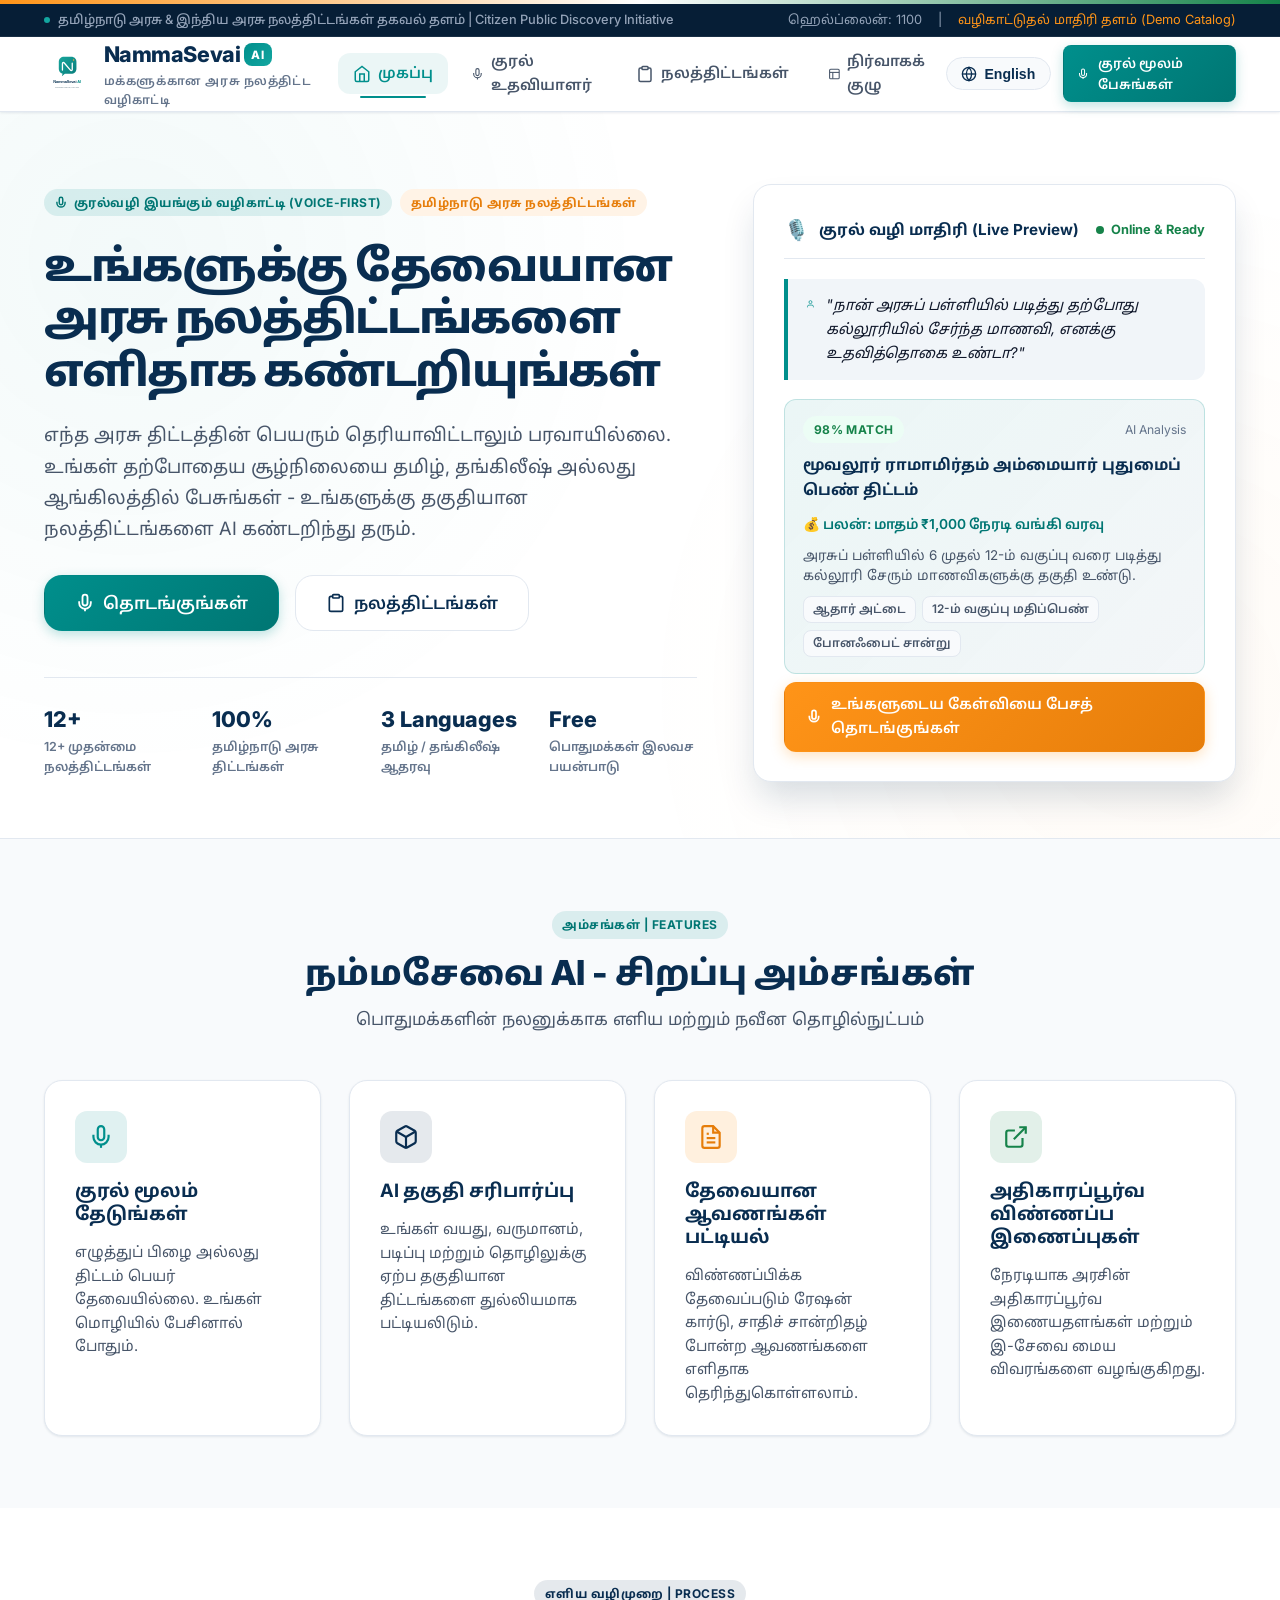
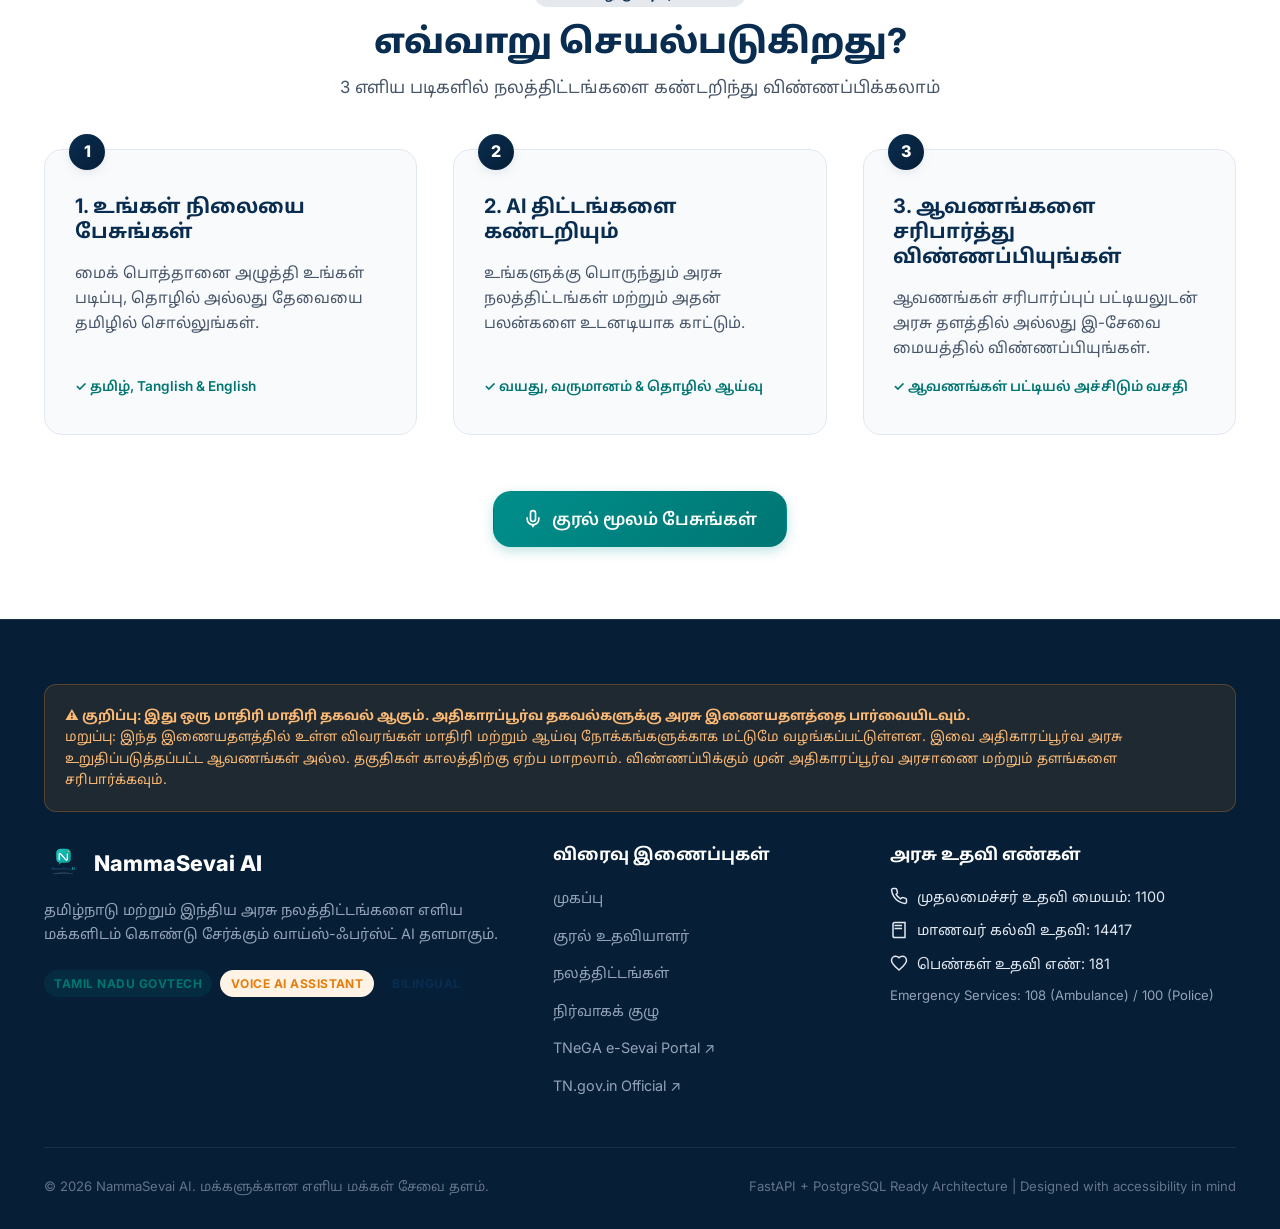
==== index.html @ 92563e33 "Initial commit: NammaSevai AI full-stack voice-first welfare scheme assistant" ====
<!DOCTYPE html>
<html lang="ta">

<head>
  <meta charset="UTF-8" />
  <meta name="viewport" content="width=device-width, initial-scale=1.0" />
  <title>NammaSevai AI | நம்மசேவை AI - அரசு நலத்திட்டங்கள் வழிகாட்டி</title>
  <meta name="description"
    content="Voice-first government welfare scheme discovery assistant for citizens of Tamil Nadu. Speak in Tamil, Tanglish or English to discover eligible schemes and required documents." />
  <link rel="icon" type="image/svg+xml" href="assets/nammasevai_minimal.svg" />

  <!-- Google Fonts: Inter & Noto Sans Tamil -->
  <link rel="preconnect" href="https://fonts.googleapis.com" />
  <link rel="preconnect" href="https://fonts.gstatic.com" crossorigin />
  <link
    href="https://fonts.googleapis.com/css2?family=Inter:wght@400;500;600;700;800&family=Noto+Sans+Tamil:wght@400;500;600;700;800&display=swap"
    rel="stylesheet" />

  <!-- Stylesheet -->
  <link rel="stylesheet" href="static/css/style.css" />
</head>

<body>
  <!-- App Mounting Root -->
  <div id="app-root" style="display: flex; flex-direction: column; min-height: 100vh;"></div>

  <!-- Main ES Module Application Entrypoint -->
  <script type="module" src="static/js/app.js"></script>
</body>

</html>
---- static/css/style.css ----
/* NammaSevai AI - GovTech SaaS Design System */
:root {
  --primary-navy: #092d50;
  --primary-navy-dark: #061e36;
  --primary-navy-light: #164d78;
  --primary-teal: #008f8c;
  --primary-teal-dark: #007673;
  --primary-teal-light: #13a6a0;
  --accent-saffron: #ff9418;
  --accent-saffron-dark: #e67d0a;
  --accent-saffron-light: #fff3e6;
  --gov-green: #16834a;
  --gov-green-light: #ecfdf5;
  --gov-red: #dc2626;
  --gov-red-light: #fef2f2;
  
  --bg-white: #ffffff;
  --bg-surface: #f8fafc;
  --bg-surface-elevated: #ffffff;
  --bg-subtle: #f1f5f9;
  
  --text-main: #0f172a;
  --text-muted: #475569;
  --text-light: #64748b;
  --border-color: #e2e8f0;
  --border-focus: #008f8c;
  
  --shadow-sm: 0 1px 3px rgba(9, 45, 80, 0.06), 0 1px 2px rgba(9, 45, 80, 0.04);
  --shadow-md: 0 4px 14px -2px rgba(9, 45, 80, 0.08), 0 2px 6px -1px rgba(9, 45, 80, 0.04);
  --shadow-lg: 0 12px 28px -4px rgba(9, 45, 80, 0.12), 0 4px 12px -2px rgba(9, 45, 80, 0.06);
  --shadow-xl: 0 20px 35px -5px rgba(9, 45, 80, 0.16);

  --radius-sm: 8px;
  --radius-md: 12px;
  --radius-lg: 18px;
  --radius-full: 9999px;
  
  --font-sans: 'Inter', -apple-system, BlinkMacSystemFont, 'Segoe UI', Roboto, 'Noto Sans Tamil', 'Mukta Malar', sans-serif;
  --transition: all 0.2s cubic-bezier(0.16, 1, 0.3, 1);
}

* {
  box-sizing: border-box;
  margin: 0;
  padding: 0;
}

body {
  font-family: var(--font-sans);
  background-color: var(--bg-white);
  color: var(--text-main);
  line-height: 1.6;
  min-height: 100vh;
  display: flex;
  flex-direction: column;
  -webkit-font-smoothing: antialiased;
}

/* Container */
.container {
  width: 100%;
  max-width: 1240px;
  margin: 0 auto;
  padding: 0 1.5rem;
}

/* Typography */
h1, h2, h3, h4, h5, h6 {
  color: var(--primary-navy);
  font-weight: 700;
  line-height: 1.25;
}

a {
  color: var(--primary-teal);
  text-decoration: none;
  transition: var(--transition);
}
a:hover {
  color: var(--primary-teal-dark);
}

/* Gov Banner */
.gov-top-bar {
  background: linear-gradient(90deg, #ff9418 0%, #ffffff 50%, #16834a 100%);
  height: 4px;
  width: 100%;
}

.official-strip {
  background-color: var(--primary-navy-dark);
  color: #94a3b8;
  font-size: 0.8rem;
  padding: 0.35rem 0;
  border-bottom: 1px solid rgba(255, 255, 255, 0.08);
}
.official-strip-content {
  display: flex;
  justify-content: space-between;
  align-items: center;
  flex-wrap: wrap;
  gap: 0.5rem;
}
.official-badge-text {
  display: flex;
  align-items: center;
  gap: 0.5rem;
  font-weight: 500;
}
.official-badge-text span.dot {
  width: 6px;
  height: 6px;
  background-color: var(--primary-teal-light);
  border-radius: 50%;
  display: inline-block;
}

/* Navbar */
.navbar {
  background-color: var(--bg-white);
  border-bottom: 1px solid var(--border-color);
  position: sticky;
  top: 0;
  z-index: 1000;
  box-shadow: var(--shadow-sm);
  transition: var(--transition);
}
.navbar-inner {
  display: flex;
  align-items: center;
  justify-content: space-between;
  height: 74px;
}
.brand-link {
  display: flex;
  align-items: center;
  gap: 0.85rem;
  text-decoration: none;
  cursor: pointer;
}
.brand-logo-img {
  height: 46px;
  width: auto;
  object-fit: contain;
}
.brand-titles {
  display: flex;
  flex-direction: column;
}
.brand-title-main {
  font-size: 1.35rem;
  font-weight: 800;
  color: var(--primary-navy);
  letter-spacing: -0.02em;
  display: flex;
  align-items: center;
  gap: 0.25rem;
}
.brand-title-main .ai-pill {
  background: linear-gradient(135deg, var(--primary-teal), var(--primary-teal-light));
  color: white;
  font-size: 0.72rem;
  font-weight: 800;
  padding: 0.15rem 0.45rem;
  border-radius: var(--radius-sm);
  letter-spacing: 0.05em;
}
.brand-subtitle {
  font-size: 0.74rem;
  color: var(--text-light);
  font-weight: 600;
  text-transform: uppercase;
  letter-spacing: 0.05em;
}

/* Nav links */
.nav-menu {
  display: flex;
  align-items: center;
  list-style: none;
  gap: 0.5rem;
}
.nav-item {
  position: relative;
}
.nav-link {
  display: flex;
  align-items: center;
  gap: 0.45rem;
  padding: 0.55rem 0.95rem;
  font-size: 0.92rem;
  font-weight: 600;
  color: var(--text-muted);
  border-radius: var(--radius-md);
  transition: var(--transition);
  cursor: pointer;
}
.nav-link:hover {
  color: var(--primary-navy);
  background-color: var(--bg-surface);
}
.nav-link.active {
  color: var(--primary-teal);
  background-color: rgba(0, 143, 140, 0.08);
}
.nav-link.active::after {
  content: '';
  position: absolute;
  bottom: -4px;
  left: 20%;
  right: 20%;
  height: 2.5px;
  background-color: var(--primary-teal);
  border-radius: 2px;
}

/* Nav Actions */
.nav-actions {
  display: flex;
  align-items: center;
  gap: 0.75rem;
}
.lang-toggle-btn {
  display: flex;
  align-items: center;
  gap: 0.45rem;
  background-color: var(--bg-surface);
  border: 1px solid var(--border-color);
  color: var(--primary-navy);
  font-size: 0.88rem;
  font-weight: 700;
  padding: 0.48rem 0.9rem;
  border-radius: var(--radius-full);
  cursor: pointer;
  transition: var(--transition);
}
.lang-toggle-btn:hover {
  border-color: var(--primary-teal);
  background-color: #ffffff;
  box-shadow: var(--shadow-sm);
}

.mobile-menu-toggle {
  display: none;
  background: none;
  border: none;
  font-size: 1.5rem;
  color: var(--primary-navy);
  cursor: pointer;
  padding: 0.4rem;
}

/* Buttons */
.btn {
  display: inline-flex;
  align-items: center;
  justify-content: center;
  gap: 0.55rem;
  font-family: inherit;
  font-size: 0.92rem;
  font-weight: 600;
  padding: 0.65rem 1.35rem;
  border-radius: var(--radius-md);
  cursor: pointer;
  transition: var(--transition);
  border: 1px solid transparent;
  text-decoration: none;
}
.btn-primary {
  background: linear-gradient(135deg, var(--primary-teal) 0%, var(--primary-teal-dark) 100%);
  color: #ffffff;
  box-shadow: 0 4px 12px rgba(0, 143, 140, 0.25);
}
.btn-primary:hover {
  background: linear-gradient(135deg, var(--primary-teal-light) 0%, var(--primary-teal) 100%);
  box-shadow: 0 6px 18px rgba(0, 143, 140, 0.35);
  transform: translateY(-1px);
  color: #ffffff;
}
.btn-navy {
  background: linear-gradient(135deg, var(--primary-navy) 0%, var(--primary-navy-dark) 100%);
  color: #ffffff;
}
.btn-navy:hover {
  background: var(--primary-navy-light);
  transform: translateY(-1px);
  color: #ffffff;
}
.btn-saffron {
  background: linear-gradient(135deg, var(--accent-saffron) 0%, var(--accent-saffron-dark) 100%);
  color: #ffffff;
  box-shadow: 0 4px 14px rgba(255, 148, 24, 0.28);
}
.btn-saffron:hover {
  background: var(--accent-saffron-dark);
  color: #ffffff;
}
.btn-outline {
  background: #ffffff;
  border-color: var(--border-color);
  color: var(--primary-navy);
}
.btn-outline:hover {
  border-color: var(--primary-teal);
  color: var(--primary-teal);
  background-color: var(--bg-surface);
}
.btn-sm {
  font-size: 0.82rem;
  padding: 0.4rem 0.85rem;
  border-radius: var(--radius-sm);
}
.btn-lg {
  font-size: 1.05rem;
  padding: 0.85rem 1.85rem;
  border-radius: var(--radius-lg);
}

/* Badges */
.badge {
  display: inline-flex;
  align-items: center;
  gap: 0.35rem;
  font-size: 0.75rem;
  font-weight: 700;
  padding: 0.25rem 0.65rem;
  border-radius: var(--radius-full);
  text-transform: uppercase;
  letter-spacing: 0.04em;
}
.badge-teal {
  background-color: rgba(0, 143, 140, 0.12);
  color: var(--primary-teal-dark);
}
.badge-navy {
  background-color: rgba(9, 45, 80, 0.1);
  color: var(--primary-navy);
}
.badge-saffron {
  background-color: var(--accent-saffron-light);
  color: var(--accent-saffron-dark);
}
.badge-green {
  background-color: var(--gov-green-light);
  color: var(--gov-green);
}
.badge-red {
  background-color: var(--gov-red-light);
  color: var(--gov-red);
}

/* Hero Section */
.hero-section {
  position: relative;
  padding: 4.5rem 0 3.5rem;
  background: radial-gradient(circle at 10% 20%, rgba(0, 143, 140, 0.05) 0%, transparent 40%),
              radial-gradient(circle at 90% 80%, rgba(255, 148, 24, 0.04) 0%, transparent 40%),
              var(--bg-white);
  overflow: hidden;
  border-bottom: 1px solid var(--border-color);
}
.hero-grid {
  display: grid;
  grid-template-columns: 1.15fr 0.85fr;
  gap: 3.5rem;
  align-items: center;
}
.hero-content {
  display: flex;
  flex-direction: column;
  gap: 1.4rem;
}
.hero-badge-wrap {
  display: flex;
  align-items: center;
  gap: 0.5rem;
}
.hero-title {
  font-size: 2.75rem;
  font-weight: 800;
  letter-spacing: -0.03em;
  line-height: 1.2;
  color: var(--primary-navy);
}
.hero-subtitle {
  font-size: 1.15rem;
  color: var(--text-muted);
  line-height: 1.7;
}
.hero-actions {
  display: flex;
  flex-wrap: wrap;
  gap: 1rem;
  margin-top: 0.5rem;
}
.hero-stats-row {
  display: grid;
  grid-template-columns: repeat(4, 1fr);
  gap: 1.25rem;
  margin-top: 1.5rem;
  padding-top: 1.5rem;
  border-top: 1px solid var(--border-color);
}
.hero-stat-card {
  display: flex;
  flex-direction: column;
}
.stat-number {
  font-size: 1.35rem;
  font-weight: 800;
  color: var(--primary-navy);
}
.stat-label {
  font-size: 0.78rem;
  color: var(--text-light);
  font-weight: 600;
}

/* Hero Interactive Voice Demo Preview Card */
.hero-preview-box {
  background: #ffffff;
  border-radius: var(--radius-lg);
  padding: 1.85rem;
  box-shadow: var(--shadow-xl);
  border: 1px solid var(--border-color);
  position: relative;
}
.preview-box-header {
  display: flex;
  align-items: center;
  justify-content: space-between;
  margin-bottom: 1.25rem;
  padding-bottom: 0.75rem;
  border-bottom: 1px solid var(--border-color);
}
.preview-status {
  display: flex;
  align-items: center;
  gap: 0.45rem;
  font-size: 0.8rem;
  color: var(--gov-green);
  font-weight: 700;
}
.pulse-indicator {
  width: 8px;
  height: 8px;
  background-color: var(--gov-green);
  border-radius: 50%;
  animation: pulseGreen 2s infinite;
}
@keyframes pulseGreen {
  0% { transform: scale(0.95); box-shadow: 0 0 0 0 rgba(22, 131, 74, 0.7); }
  70% { transform: scale(1); box-shadow: 0 0 0 8px rgba(22, 131, 74, 0); }
  100% { transform: scale(0.95); box-shadow: 0 0 0 0 rgba(22, 131, 74, 0); }
}

.preview-speech-demo {
  display: flex;
  flex-direction: column;
  gap: 1.15rem;
}
.speech-bubble-user {
  background-color: #f1f5f9;
  border-left: 4px solid var(--primary-teal);
  padding: 0.95rem 1.15rem;
  border-radius: 0 var(--radius-md) var(--radius-md) 0;
  font-size: 0.92rem;
  color: var(--text-main);
  font-style: italic;
  display: flex;
  align-items: flex-start;
  gap: 0.65rem;
}
.speech-bubble-ai {
  background: linear-gradient(135deg, rgba(0, 143, 140, 0.08) 0%, rgba(22, 77, 120, 0.05) 100%);
  border: 1px solid rgba(0, 143, 140, 0.2);
  border-radius: var(--radius-md);
  padding: 1rem 1.15rem;
  display: flex;
  flex-direction: column;
  gap: 0.65rem;
}
.ai-match-header {
  display: flex;
  align-items: center;
  justify-content: space-between;
}
.ai-scheme-name {
  font-weight: 700;
  color: var(--primary-navy);
  font-size: 0.96rem;
}
.ai-scheme-benefit {
  font-size: 0.86rem;
  color: var(--primary-teal-dark);
  font-weight: 600;
}
.preview-mic-cta {
  display: flex;
  align-items: center;
  justify-content: center;
  margin-top: 0.5rem;
}

/* Feature Cards Grid */
.features-section {
  padding: 4.5rem 0;
  background-color: var(--bg-surface);
}
.section-header {
  text-align: center;
  max-width: 720px;
  margin: 0 auto 3rem;
}
.section-title {
  font-size: 2.15rem;
  font-weight: 800;
  margin-bottom: 0.75rem;
  color: var(--primary-navy);
}
.section-subtitle {
  font-size: 1.05rem;
  color: var(--text-muted);
}
.features-grid {
  display: grid;
  grid-template-columns: repeat(4, 1fr);
  gap: 1.75rem;
}
.feature-card {
  background-color: var(--bg-white);
  border: 1px solid var(--border-color);
  border-radius: var(--radius-lg);
  padding: 1.85rem;
  box-shadow: var(--shadow-sm);
  transition: var(--transition);
  display: flex;
  flex-direction: column;
  gap: 1rem;
}
.feature-card:hover {
  transform: translateY(-4px);
  box-shadow: var(--shadow-lg);
  border-color: var(--primary-teal-light);
}
.feature-icon-wrapper {
  width: 52px;
  height: 52px;
  border-radius: var(--radius-md);
  background: rgba(0, 143, 140, 0.1);
  color: var(--primary-teal);
  display: flex;
  align-items: center;
  justify-content: center;
  font-size: 1.5rem;
}
.feature-title {
  font-size: 1.15rem;
  font-weight: 700;
  color: var(--primary-navy);
}
.feature-desc {
  font-size: 0.92rem;
  color: var(--text-muted);
  line-height: 1.6;
}

/* How It Works Steps */
.how-it-works-section {
  padding: 4.5rem 0;
  background-color: var(--bg-white);
}
.steps-grid {
  display: grid;
  grid-template-columns: repeat(3, 1fr);
  gap: 2.25rem;
  position: relative;
}
.step-card {
  background-color: var(--bg-surface);
  border: 1px solid var(--border-color);
  border-radius: var(--radius-lg);
  padding: 2.25rem 1.85rem;
  position: relative;
  display: flex;
  flex-direction: column;
  gap: 1rem;
}
.step-number {
  position: absolute;
  top: -16px;
  left: 24px;
  background: linear-gradient(135deg, var(--primary-navy), var(--primary-navy-dark));
  color: white;
  width: 36px;
  height: 36px;
  border-radius: 50%;
  display: flex;
  align-items: center;
  justify-content: center;
  font-weight: 800;
  font-size: 1rem;
  box-shadow: var(--shadow-md);
}
.step-title {
  font-size: 1.25rem;
  font-weight: 700;
  color: var(--primary-navy);
  margin-top: 0.5rem;
}
.step-desc {
  font-size: 0.95rem;
  color: var(--text-muted);
  line-height: 1.65;
}

/* AI Assistant Page Styles */
.assistant-page-container {
  padding: 2.5rem 0 4rem;
  max-width: 960px;
  margin: 0 auto;
}
.assistant-header {
  text-align: center;
  margin-bottom: 2rem;
}
.assistant-lang-selector {
  display: flex;
  align-items: center;
  justify-content: center;
  gap: 0.75rem;
  margin-top: 1rem;
  flex-wrap: wrap;
}
.lang-chip {
  padding: 0.45rem 1.15rem;
  border-radius: var(--radius-full);
  font-size: 0.88rem;
  font-weight: 600;
  background-color: var(--bg-surface);
  border: 1px solid var(--border-color);
  color: var(--text-muted);
  cursor: pointer;
  transition: var(--transition);
}
.lang-chip.active {
  background-color: var(--primary-teal);
  color: #ffffff;
  border-color: var(--primary-teal);
  box-shadow: 0 2px 8px rgba(0, 143, 140, 0.25);
}

/* Microphone Interface */
.mic-control-center {
  background: linear-gradient(180deg, #ffffff 0%, var(--bg-surface) 100%);
  border: 1px solid var(--border-color);
  border-radius: var(--radius-lg);
  padding: 2.5rem 2rem;
  text-align: center;
  box-shadow: var(--shadow-lg);
  margin-bottom: 2rem;
  position: relative;
}
.large-mic-btn {
  width: 96px;
  height: 96px;
  border-radius: 50%;
  border: none;
  background: linear-gradient(135deg, var(--primary-teal) 0%, var(--primary-teal-dark) 100%);
  color: white;
  cursor: pointer;
  display: inline-flex;
  align-items: center;
  justify-content: center;
  font-size: 2.4rem;
  box-shadow: 0 10px 25px rgba(0, 143, 140, 0.35);
  transition: var(--transition);
  position: relative;
}
.large-mic-btn:hover {
  transform: scale(1.06);
  background: linear-gradient(135deg, var(--primary-teal-light) 0%, var(--primary-teal) 100%);
  box-shadow: 0 14px 30px rgba(0, 143, 140, 0.45);
}
.large-mic-btn.listening {
  background: linear-gradient(135deg, var(--accent-saffron) 0%, #ea580c 100%);
  animation: micListeningGlow 1.5s infinite;
  box-shadow: 0 0 0 14px rgba(255, 148, 24, 0.2);
}
@keyframes micListeningGlow {
  0% { transform: scale(1); box-shadow: 0 0 0 0 rgba(255, 148, 24, 0.5); }
  70% { transform: scale(1.08); box-shadow: 0 0 0 20px rgba(255, 148, 24, 0); }
  100% { transform: scale(1); box-shadow: 0 0 0 0 rgba(255, 148, 24, 0); }
}

.mic-status-label {
  margin-top: 1.25rem;
  font-size: 1.05rem;
  font-weight: 700;
  color: var(--primary-navy);
}
.waveform-container {
  display: flex;
  align-items: center;
  justify-content: center;
  gap: 5px;
  height: 36px;
  margin-top: 0.85rem;
}
.wave-bar {
  width: 4px;
  height: 8px;
  background-color: var(--accent-saffron);
  border-radius: 2px;
  transition: height 0.15s ease;
}
.waveform-container.active .wave-bar {
  animation: soundwave 1s ease-in-out infinite alternate;
}
.wave-bar:nth-child(1) { animation-delay: 0.1s; }
.wave-bar:nth-child(2) { animation-delay: 0.3s; }
.wave-bar:nth-child(3) { animation-delay: 0.5s; }
.wave-bar:nth-child(4) { animation-delay: 0.2s; }
.wave-bar:nth-child(5) { animation-delay: 0.4s; }
.wave-bar:nth-child(6) { animation-delay: 0.6s; }
.wave-bar:nth-child(7) { animation-delay: 0.3s; }

@keyframes soundwave {
  0% { height: 6px; }
  100% { height: 32px; }
}

/* Assistant Input Bar */
.assistant-input-box {
  display: flex;
  flex-direction: column;
  gap: 1rem;
  margin-top: 1.75rem;
}
.input-textarea-wrap {
  position: relative;
  width: 100%;
}
.citizen-textarea {
  width: 100%;
  min-height: 88px;
  padding: 1rem 1.25rem;
  font-family: inherit;
  font-size: 1rem;
  border: 2px solid var(--border-color);
  border-radius: var(--radius-md);
  background-color: #ffffff;
  color: var(--text-main);
  resize: vertical;
  transition: var(--transition);
}
.citizen-textarea:focus {
  outline: none;
  border-color: var(--primary-teal);
  box-shadow: 0 0 0 4px rgba(0, 143, 140, 0.12);
}
.input-controls-row {
  display: flex;
  justify-content: space-between;
  align-items: center;
  flex-wrap: wrap;
  gap: 0.75rem;
}
.input-controls-actions {
  display: flex;
  gap: 0.75rem;
}

/* Example Prompts */
.example-prompts-box {
  margin-top: 1.75rem;
  background-color: var(--bg-surface);
  border: 1px solid var(--border-color);
  border-radius: var(--radius-md);
  padding: 1.25rem;
}
.example-prompts-title {
  font-size: 0.88rem;
  font-weight: 700;
  color: var(--primary-navy);
  margin-bottom: 0.75rem;
  display: flex;
  align-items: center;
  gap: 0.45rem;
}
.prompt-chips-wrap {
  display: flex;
  flex-wrap: wrap;
  gap: 0.6rem;
}
.prompt-chip {
  background-color: #ffffff;
  border: 1px solid var(--border-color);
  color: var(--text-main);
  font-size: 0.84rem;
  padding: 0.5rem 0.95rem;
  border-radius: var(--radius-full);
  cursor: pointer;
  transition: var(--transition);
  text-align: left;
}
.prompt-chip:hover {
  border-color: var(--primary-teal);
  background-color: rgba(0, 143, 140, 0.05);
  color: var(--primary-teal-dark);
}

/* Chat & Results Display */
.chat-conversation-area {
  display: flex;
  flex-direction: column;
  gap: 1.5rem;
  margin-top: 2rem;
}
.chat-message {
  display: flex;
  gap: 1rem;
  animation: fadeIn 0.3s ease;
}
@keyframes fadeIn {
  from { opacity: 0; transform: translateY(6px); }
  to { opacity: 1; transform: translateY(0); }
}
.chat-avatar {
  width: 42px;
  height: 42px;
  border-radius: 50%;
  display: flex;
  align-items: center;
  justify-content: center;
  font-size: 1.2rem;
  flex-shrink: 0;
}
.chat-avatar.user {
  background-color: var(--primary-navy);
  color: white;
}
.chat-avatar.ai {
  background: linear-gradient(135deg, var(--primary-teal), var(--primary-teal-dark));
  color: white;
}
.chat-body {
  flex: 1;
  background-color: #ffffff;
  border: 1px solid var(--border-color);
  border-radius: var(--radius-md);
  padding: 1.25rem 1.5rem;
  box-shadow: var(--shadow-sm);
}
.chat-body.user-bubble {
  background-color: #f8fafc;
  border-left: 4px solid var(--primary-navy);
}
.chat-body.ai-bubble {
  border-left: 4px solid var(--primary-teal);
}
.chat-header {
  display: flex;
  justify-content: space-between;
  align-items: center;
  margin-bottom: 0.5rem;
}
.chat-sender-name {
  font-weight: 700;
  font-size: 0.9rem;
  color: var(--primary-navy);
}
.chat-time {
  font-size: 0.75rem;
  color: var(--text-light);
}
.chat-text {
  font-size: 0.98rem;
  color: var(--text-main);
  line-height: 1.6;
}
.ai-actions-row {
  display: flex;
  align-items: center;
  justify-content: space-between;
  margin-top: 1rem;
  padding-top: 0.75rem;
  border-top: 1px solid var(--border-color);
  flex-wrap: wrap;
  gap: 0.5rem;
}

/* Chat Matched Scheme Preview Cards */
.matched-schemes-preview-list {
  display: flex;
  flex-direction: column;
  gap: 0.85rem;
  margin-top: 1rem;
}
.matched-preview-card {
  background-color: var(--bg-surface);
  border: 1px solid var(--border-color);
  border-radius: var(--radius-md);
  padding: 1rem 1.25rem;
  display: flex;
  justify-content: space-between;
  align-items: center;
  gap: 1rem;
  transition: var(--transition);
}
.matched-preview-card:hover {
  border-color: var(--primary-teal);
  background-color: #ffffff;
  box-shadow: var(--shadow-sm);
}
.matched-preview-info {
  display: flex;
  flex-direction: column;
  gap: 0.25rem;
}
.matched-preview-title {
  font-weight: 700;
  color: var(--primary-navy);
  font-size: 0.96rem;
}
.matched-preview-benefit {
  font-size: 0.85rem;
  color: var(--primary-teal-dark);
  font-weight: 600;
}

/* Schemes Catalog & Results Page */
.results-page-container {
  padding: 2.5rem 0 4rem;
}
.results-header-banner {
  background: linear-gradient(135deg, var(--primary-navy) 0%, var(--primary-navy-dark) 100%);
  color: white;
  border-radius: var(--radius-lg);
  padding: 2.5rem;
  margin-bottom: 2rem;
  box-shadow: var(--shadow-md);
  position: relative;
  overflow: hidden;
}
.results-header-banner h1 {
  color: white;
  margin-bottom: 0.5rem;
}
.results-header-banner p {
  color: #cbd5e1;
  font-size: 1.05rem;
  max-width: 750px;
}

/* Filters & Search Toolbar */
.filter-toolbar {
  background-color: #ffffff;
  border: 1px solid var(--border-color);
  border-radius: var(--radius-lg);
  padding: 1.35rem;
  box-shadow: var(--shadow-sm);
  margin-bottom: 2rem;
  display: flex;
  flex-direction: column;
  gap: 1.25rem;
}
.filter-search-row {
  display: flex;
  gap: 1rem;
  align-items: center;
}
.search-input-wrap {
  flex: 1;
  position: relative;
}
.search-input {
  width: 100%;
  padding: 0.75rem 1rem 0.75rem 2.75rem;
  font-size: 0.95rem;
  border: 1.5px solid var(--border-color);
  border-radius: var(--radius-md);
  font-family: inherit;
  transition: var(--transition);
}
.search-input:focus {
  outline: none;
  border-color: var(--primary-teal);
  box-shadow: 0 0 0 3px rgba(0, 143, 140, 0.12);
}
.search-icon-inside {
  position: absolute;
  left: 1rem;
  top: 50%;
  transform: translateY(-50%);
  color: var(--text-light);
  font-size: 1.1rem;
}
.filter-category-pills {
  display: flex;
  flex-wrap: wrap;
  gap: 0.55rem;
  align-items: center;
}
.category-pill {
  padding: 0.45rem 1rem;
  border-radius: var(--radius-full);
  font-size: 0.84rem;
  font-weight: 600;
  background-color: var(--bg-surface);
  border: 1px solid var(--border-color);
  color: var(--text-muted);
  cursor: pointer;
  transition: var(--transition);
}
.category-pill:hover {
  border-color: var(--primary-teal);
  color: var(--primary-teal-dark);
}
.category-pill.active {
  background-color: var(--primary-teal);
  color: #ffffff;
  border-color: var(--primary-teal);
}

/* Scheme Cards Grid */
.schemes-grid {
  display: grid;
  grid-template-columns: repeat(auto-fill, minmax(360px, 1fr));
  gap: 1.75rem;
}
.scheme-card {
  background-color: #ffffff;
  border: 1px solid var(--border-color);
  border-radius: var(--radius-lg);
  padding: 1.75rem;
  box-shadow: var(--shadow-sm);
  transition: var(--transition);
  display: flex;
  flex-direction: column;
  justify-content: space-between;
  gap: 1.25rem;
  position: relative;
}
.scheme-card:hover {
  transform: translateY(-4px);
  box-shadow: var(--shadow-lg);
  border-color: var(--primary-teal-light);
}
.scheme-card-top {
  display: flex;
  flex-direction: column;
  gap: 0.85rem;
}
.scheme-card-tags {
  display: flex;
  justify-content: space-between;
  align-items: center;
  flex-wrap: wrap;
  gap: 0.5rem;
}
.scheme-card-title {
  font-size: 1.2rem;
  font-weight: 700;
  color: var(--primary-navy);
  line-height: 1.35;
}
.scheme-dept-label {
  font-size: 0.82rem;
  color: var(--text-light);
  font-weight: 500;
}
.scheme-benefit-badge-box {
  background: linear-gradient(135deg, rgba(0, 143, 140, 0.08) 0%, rgba(22, 77, 120, 0.04) 100%);
  border-left: 3px solid var(--primary-teal);
  padding: 0.75rem 1rem;
  border-radius: 0 var(--radius-sm) var(--radius-sm) 0;
}
.benefit-amount-text {
  font-weight: 800;
  color: var(--primary-navy);
  font-size: 1.05rem;
}
.benefit-summary-text {
  font-size: 0.82rem;
  color: var(--text-muted);
}
.scheme-match-reason-box {
  background-color: var(--accent-saffron-light);
  border: 1px solid rgba(255, 148, 24, 0.3);
  border-radius: var(--radius-sm);
  padding: 0.75rem 0.95rem;
  font-size: 0.82rem;
  color: #9a3412;
  line-height: 1.45;
}
.scheme-docs-preview-row {
  display: flex;
  flex-wrap: wrap;
  gap: 0.4rem;
  margin-top: 0.25rem;
}
.doc-pill {
  background-color: var(--bg-surface);
  border: 1px solid var(--border-color);
  font-size: 0.74rem;
  font-weight: 600;
  padding: 0.2rem 0.55rem;
  border-radius: var(--radius-sm);
  color: var(--text-muted);
}
.scheme-card-actions {
  display: flex;
  align-items: center;
  justify-content: space-between;
  gap: 0.75rem;
  padding-top: 1rem;
  border-top: 1px solid var(--border-color);
}

/* Scheme Details Page */
.details-page-container {
  padding: 2rem 0 4rem;
  max-width: 1040px;
  margin: 0 auto;
}
.details-back-btn {
  margin-bottom: 1.5rem;
  display: inline-flex;
  align-items: center;
  gap: 0.5rem;
  color: var(--primary-teal-dark);
  font-weight: 600;
  cursor: pointer;
}
.details-header-card {
  background-color: #ffffff;
  border: 1px solid var(--border-color);
  border-radius: var(--radius-lg);
  padding: 2.25rem;
  box-shadow: var(--shadow-md);
  margin-bottom: 2rem;
  display: flex;
  flex-direction: column;
  gap: 1.25rem;
}
.details-badge-row {
  display: flex;
  align-items: center;
  gap: 0.65rem;
  flex-wrap: wrap;
}
.details-title-en {
  font-size: 1.85rem;
  font-weight: 800;
  color: var(--primary-navy);
  line-height: 1.25;
}
.details-title-ta {
  font-size: 1.45rem;
  font-weight: 700;
  color: var(--primary-teal-dark);
  margin-top: -0.25rem;
}
.details-dept-text {
  font-size: 0.95rem;
  color: var(--text-muted);
  font-weight: 500;
}
.details-benefit-banner {
  background: linear-gradient(135deg, rgba(0, 143, 140, 0.1) 0%, rgba(9, 45, 80, 0.05) 100%);
  border: 1.5px solid rgba(0, 143, 140, 0.25);
  border-radius: var(--radius-md);
  padding: 1.25rem 1.5rem;
  display: flex;
  justify-content: space-between;
  align-items: center;
  flex-wrap: wrap;
  gap: 1rem;
}
.details-grid {
  display: grid;
  grid-template-columns: 1.75fr 1fr;
  gap: 2rem;
}
.details-main-content {
  display: flex;
  flex-direction: column;
  gap: 2rem;
}
.details-side-content {
  display: flex;
  flex-direction: column;
  gap: 1.5rem;
}
.content-card {
  background-color: #ffffff;
  border: 1px solid var(--border-color);
  border-radius: var(--radius-lg);
  padding: 1.85rem;
  box-shadow: var(--shadow-sm);
}
.content-card-title {
  font-size: 1.25rem;
  font-weight: 700;
  color: var(--primary-navy);
  margin-bottom: 1.15rem;
  display: flex;
  align-items: center;
  gap: 0.55rem;
}

/* Interactive Checklist */
.checklist-group {
  display: flex;
  flex-direction: column;
  gap: 0.85rem;
}
.checklist-item {
  display: flex;
  align-items: flex-start;
  gap: 0.85rem;
  padding: 0.75rem 1rem;
  background-color: var(--bg-surface);
  border: 1px solid var(--border-color);
  border-radius: var(--radius-md);
  transition: var(--transition);
  cursor: pointer;
}
.checklist-item:hover {
  background-color: #ffffff;
  border-color: var(--primary-teal);
}
.checklist-item.checked {
  background-color: rgba(22, 131, 74, 0.06);
  border-color: rgba(22, 131, 74, 0.3);
}
.checklist-checkbox {
  width: 20px;
  height: 20px;
  accent-color: var(--primary-teal);
  margin-top: 2px;
  cursor: pointer;
}
.checklist-text {
  font-size: 0.92rem;
  color: var(--text-main);
  line-height: 1.5;
}
.checklist-item.checked .checklist-text {
  color: var(--gov-green);
  font-weight: 500;
}

/* Steps Breakdown */
.procedure-steps {
  display: flex;
  flex-direction: column;
  gap: 1.25rem;
}
.procedure-mode-box {
  background-color: var(--bg-surface);
  border-radius: var(--radius-md);
  padding: 1.25rem;
  border-left: 3px solid var(--primary-teal);
}
.procedure-mode-title {
  font-weight: 700;
  color: var(--primary-navy);
  font-size: 0.98rem;
  margin-bottom: 0.45rem;
}
.procedure-mode-text {
  font-size: 0.92rem;
  color: var(--text-muted);
}

/* Admin Dashboard */
.admin-container {
  padding: 2.5rem 0 4rem;
}
.admin-stats-grid {
  display: grid;
  grid-template-columns: repeat(4, 1fr);
  gap: 1.5rem;
  margin-bottom: 2rem;
}
.admin-stat-card {
  background-color: #ffffff;
  border: 1px solid var(--border-color);
  border-radius: var(--radius-lg);
  padding: 1.5rem;
  box-shadow: var(--shadow-sm);
  display: flex;
  justify-content: space-between;
  align-items: center;
}
.admin-stat-num {
  font-size: 1.85rem;
  font-weight: 800;
  color: var(--primary-navy);
}
.admin-stat-title {
  font-size: 0.85rem;
  color: var(--text-light);
  font-weight: 600;
}
.admin-stat-icon {
  width: 48px;
  height: 48px;
  border-radius: var(--radius-md);
  background-color: rgba(0, 143, 140, 0.1);
  color: var(--primary-teal);
  display: flex;
  align-items: center;
  justify-content: center;
  font-size: 1.35rem;
}

.admin-table-card {
  background-color: #ffffff;
  border: 1px solid var(--border-color);
  border-radius: var(--radius-lg);
  padding: 1.75rem;
  box-shadow: var(--shadow-md);
}
.admin-table-toolbar {
  display: flex;
  justify-content: space-between;
  align-items: center;
  margin-bottom: 1.5rem;
  flex-wrap: wrap;
  gap: 1rem;
}
.admin-table-responsive {
  width: 100%;
  overflow-x: auto;
}
.admin-table {
  width: 100%;
  border-collapse: collapse;
  text-align: left;
}
.admin-table th {
  background-color: var(--bg-surface);
  color: var(--text-muted);
  font-size: 0.82rem;
  font-weight: 700;
  text-transform: uppercase;
  letter-spacing: 0.05em;
  padding: 0.95rem 1rem;
  border-bottom: 1.5px solid var(--border-color);
}
.admin-table td {
  padding: 1rem;
  border-bottom: 1px solid var(--border-color);
  font-size: 0.9rem;
  color: var(--text-main);
  vertical-align: middle;
}
.admin-table tr:hover td {
  background-color: #f8fafc;
}
.table-actions-cell {
  display: flex;
  gap: 0.45rem;
  align-items: center;
}

/* Modal Form */
.modal-overlay {
  position: fixed;
  inset: 0;
  background-color: rgba(15, 23, 42, 0.6);
  backdrop-filter: blur(4px);
  z-index: 2000;
  display: flex;
  align-items: center;
  justify-content: center;
  padding: 1.5rem;
  opacity: 0;
  pointer-events: none;
  transition: opacity 0.25s ease;
}
.modal-overlay.open {
  opacity: 1;
  pointer-events: auto;
}
.modal-box {
  background-color: #ffffff;
  border-radius: var(--radius-lg);
  width: 100%;
  max-width: 720px;
  max-height: 90vh;
  overflow-y: auto;
  box-shadow: var(--shadow-xl);
  display: flex;
  flex-direction: column;
}
.modal-header {
  padding: 1.5rem 1.75rem;
  border-bottom: 1px solid var(--border-color);
  display: flex;
  justify-content: space-between;
  align-items: center;
}
.modal-title {
  font-size: 1.35rem;
  font-weight: 700;
  color: var(--primary-navy);
}
.modal-close-btn {
  background: none;
  border: none;
  font-size: 1.5rem;
  cursor: pointer;
  color: var(--text-light);
  line-height: 1;
}
.modal-body {
  padding: 1.75rem;
  display: flex;
  flex-direction: column;
  gap: 1.25rem;
}
.form-group {
  display: flex;
  flex-direction: column;
  gap: 0.45rem;
}
.form-label {
  font-size: 0.88rem;
  font-weight: 600;
  color: var(--primary-navy);
}
.form-input, .form-select, .form-textarea {
  width: 100%;
  padding: 0.65rem 0.95rem;
  font-family: inherit;
  font-size: 0.92rem;
  border: 1.5px solid var(--border-color);
  border-radius: var(--radius-sm);
  background-color: #ffffff;
  transition: var(--transition);
}
.form-input:focus, .form-select:focus, .form-textarea:focus {
  outline: none;
  border-color: var(--primary-teal);
  box-shadow: 0 0 0 3px rgba(0, 143, 140, 0.12);
}
.modal-footer {
  padding: 1.25rem 1.75rem;
  border-top: 1px solid var(--border-color);
  display: flex;
  justify-content: flex-end;
  gap: 0.75rem;
  background-color: var(--bg-surface);
}

/* Footer */
.footer {
  background-color: var(--primary-navy-dark);
  color: #cbd5e1;
  padding: 4rem 0 2rem;
  margin-top: auto;
  border-top: 1px solid rgba(255, 255, 255, 0.08);
}
.footer-grid {
  display: grid;
  grid-template-columns: 1.6fr 1fr 1.2fr;
  gap: 3rem;
  margin-bottom: 3rem;
}
.footer-brand {
  display: flex;
  flex-direction: column;
  gap: 1rem;
}
.footer-brand-title {
  font-size: 1.35rem;
  font-weight: 800;
  color: #ffffff;
}
.footer-text {
  font-size: 0.9rem;
  line-height: 1.65;
  color: #94a3b8;
}
.footer-col-title {
  color: #ffffff;
  font-size: 1.05rem;
  font-weight: 700;
  margin-bottom: 1.25rem;
}
.footer-links-list {
  list-style: none;
  display: flex;
  flex-direction: column;
  gap: 0.75rem;
}
.footer-links-list a {
  color: #94a3b8;
  font-size: 0.9rem;
}
.footer-links-list a:hover {
  color: var(--primary-teal-light);
}
.helpline-item {
  display: flex;
  align-items: center;
  gap: 0.55rem;
  font-size: 0.9rem;
  color: #e2e8f0;
  margin-bottom: 0.65rem;
}
.disclaimer-banner {
  background-color: rgba(255, 148, 24, 0.1);
  border: 1px solid rgba(255, 148, 24, 0.25);
  border-radius: var(--radius-md);
  padding: 1.25rem;
  font-size: 0.84rem;
  color: #fdba74;
  line-height: 1.6;
  margin-bottom: 2rem;
}
.footer-bottom {
  display: flex;
  justify-content: space-between;
  align-items: center;
  flex-wrap: wrap;
  gap: 1rem;
  padding-top: 1.75rem;
  border-top: 1px solid rgba(255, 255, 255, 0.08);
  font-size: 0.82rem;
  color: #64748b;
}

/* Print Styles */
@media print {
  .navbar, .footer, .btn, .filter-toolbar, .search-input-wrap, .official-strip, .gov-top-bar {
    display: none !important;
  }
  body {
    background: white !important;
    color: black !important;
  }
  .content-card {
    border: 1px solid #ccc !important;
    box-shadow: none !important;
    page-break-inside: avoid;
  }
}

/* Responsive Breakpoints */
@media (max-width: 992px) {
  .hero-grid {
    grid-template-columns: 1fr;
    gap: 2.5rem;
  }
  .hero-title {
    font-size: 2.25rem;
  }
  .features-grid {
    grid-template-columns: repeat(2, 1fr);
  }
  .steps-grid {
    grid-template-columns: 1fr;
  }
  .details-grid {
    grid-template-columns: 1fr;
  }
  .admin-stats-grid {
    grid-template-columns: repeat(2, 1fr);
  }
  .footer-grid {
    grid-template-columns: 1fr;
    gap: 2rem;
  }
}

@media (max-width: 768px) {
  .mobile-menu-toggle {
    display: block;
  }
  .nav-menu {
    display: none;
    position: absolute;
    top: 74px;
    left: 0;
    right: 0;
    background-color: #ffffff;
    flex-direction: column;
    padding: 1.25rem;
    box-shadow: var(--shadow-lg);
    border-bottom: 1px solid var(--border-color);
  }
  .nav-menu.open {
    display: flex;
  }
  .hero-stats-row {
    grid-template-columns: repeat(2, 1fr);
  }
  .features-grid {
    grid-template-columns: 1fr;
  }
  .admin-stats-grid {
    grid-template-columns: 1fr;
  }
  .schemes-grid {
    grid-template-columns: 1fr;
  }
}
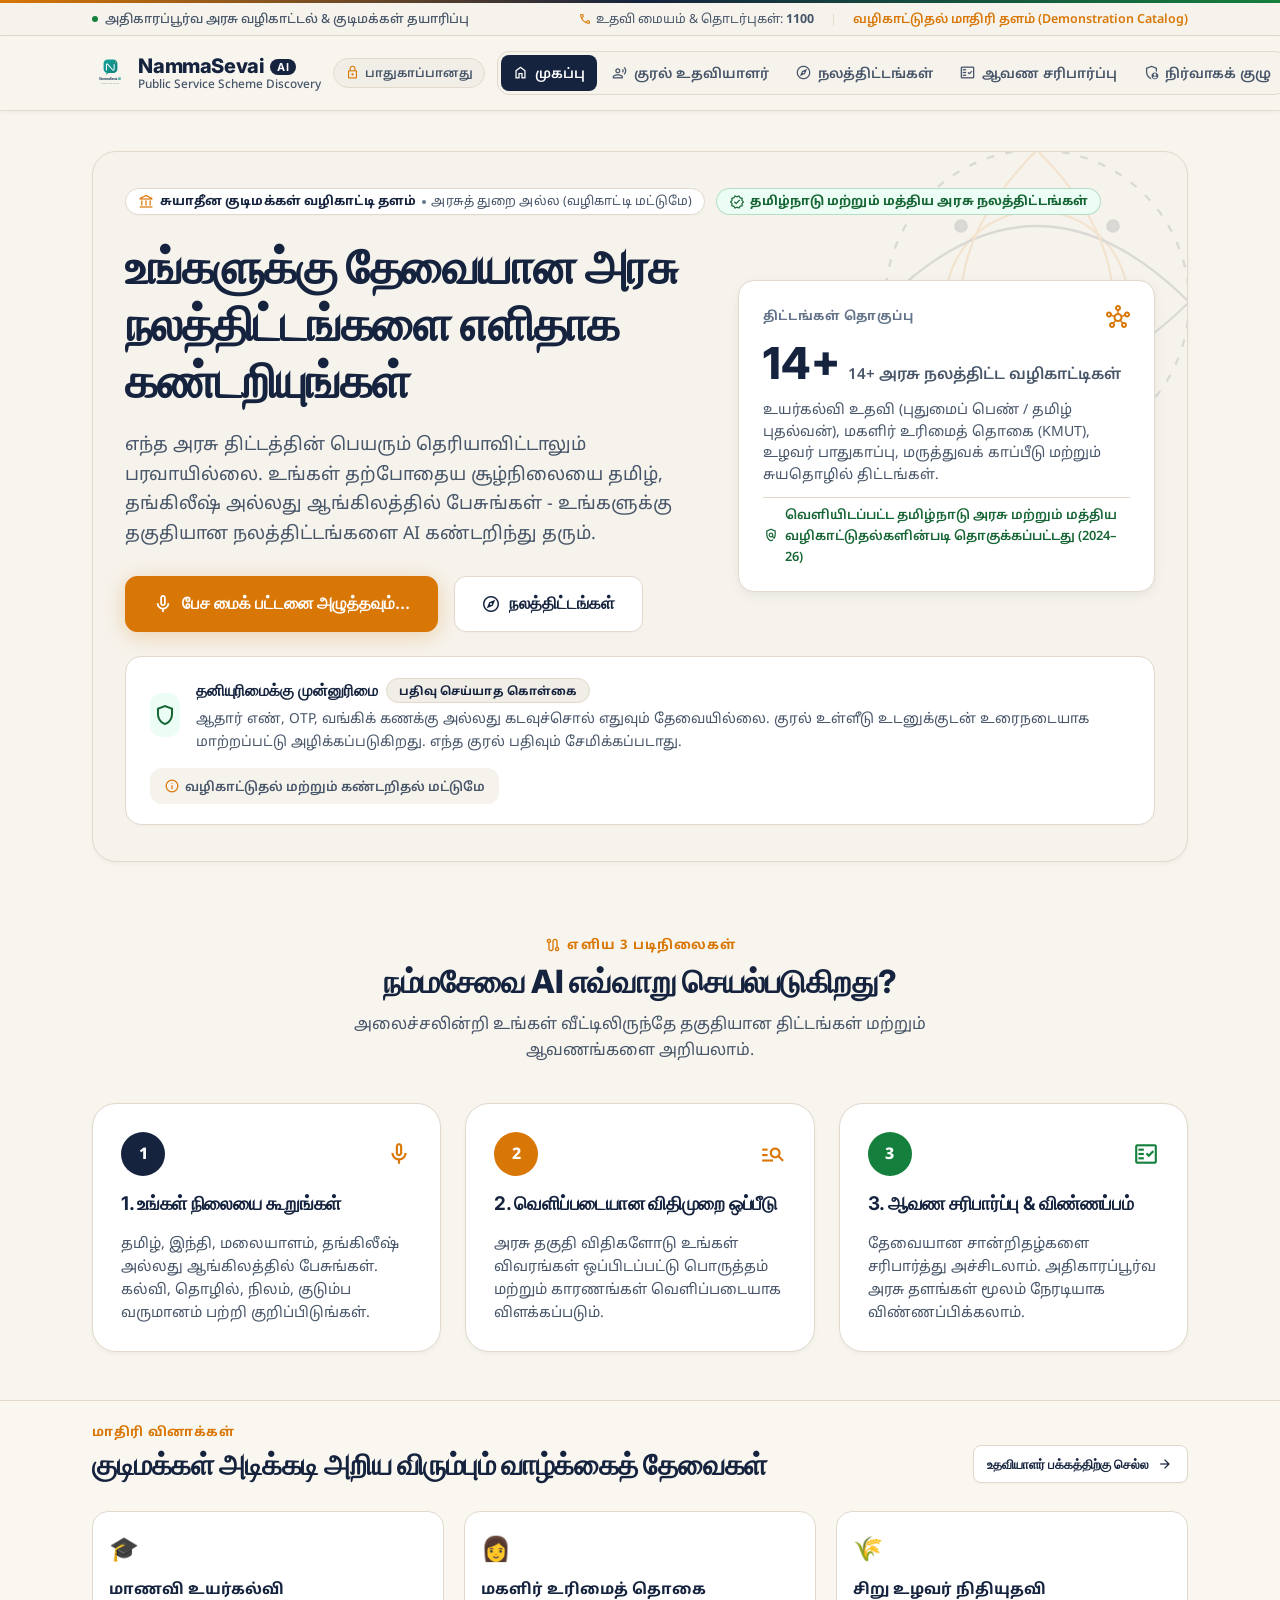
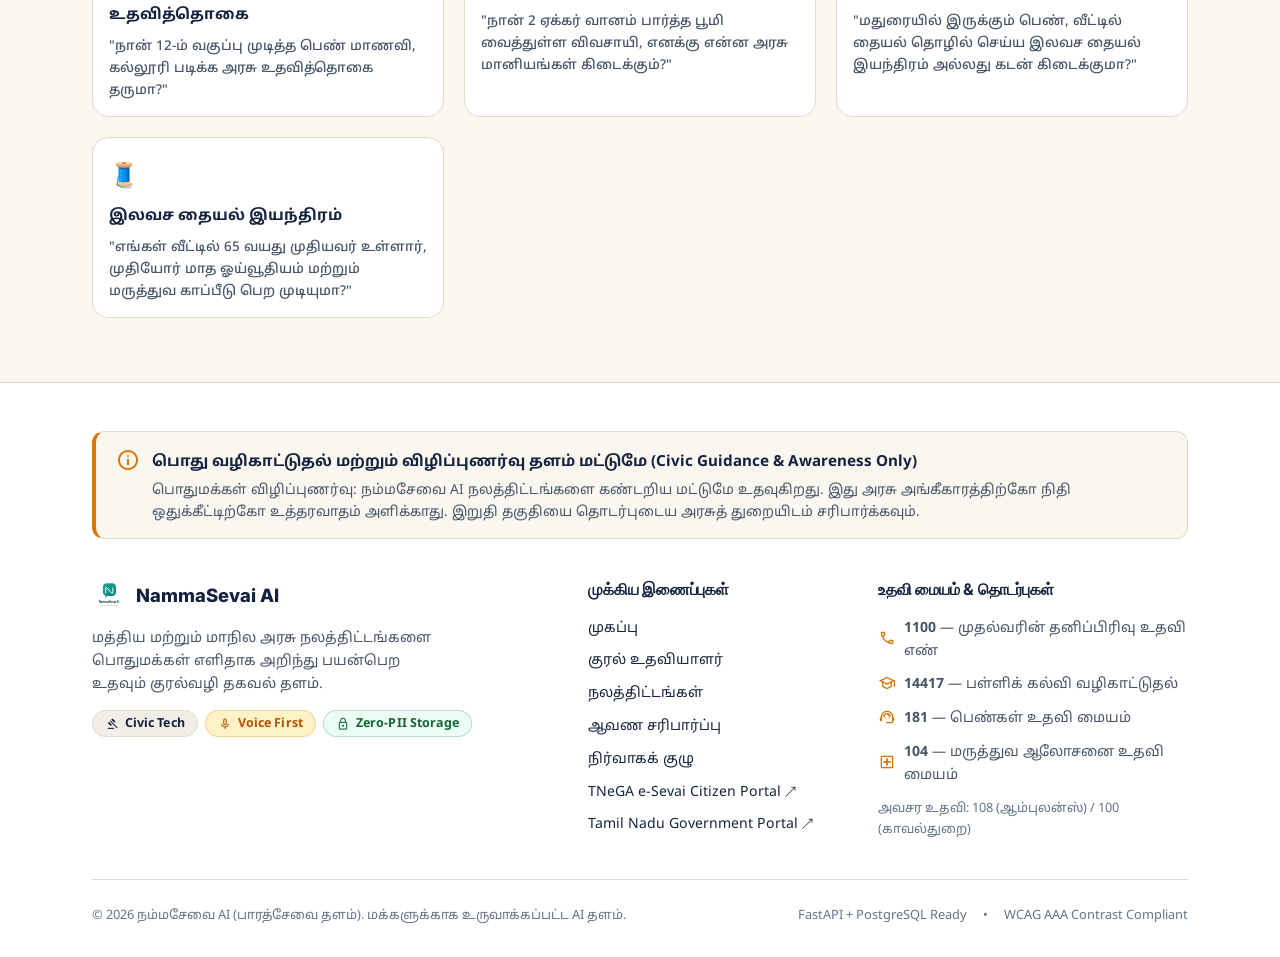
==== commit 409fba4b: "feat: complete multilingual localization and incremental feature enhancements" ====
--- a/index.html
+++ b/index.html
@@ -9,11 +9,14 @@
     content="Voice-first government welfare scheme discovery assistant for citizens of Tamil Nadu. Speak in Tamil, Tanglish or English to discover eligible schemes and required documents." />
   <link rel="icon" type="image/svg+xml" href="assets/nammasevai_minimal.svg" />
 
-  <!-- Google Fonts: Inter & Noto Sans Tamil -->
+  <!-- Google Fonts: Inter, Noto Sans & Noto Sans Tamil -->
   <link rel="preconnect" href="https://fonts.googleapis.com" />
   <link rel="preconnect" href="https://fonts.gstatic.com" crossorigin />
   <link
-    href="https://fonts.googleapis.com/css2?family=Inter:wght@400;500;600;700;800&family=Noto+Sans+Tamil:wght@400;500;600;700;800&display=swap"
+    href="https://fonts.googleapis.com/css2?family=Inter:wght@400;500;600;700;800&family=Noto+Sans:wght@400;500;600;700&family=Noto+Sans+Tamil:wght@400;500;600;700;800&display=swap"
+    rel="stylesheet" />
+  <link
+    href="https://fonts.googleapis.com/css2?family=Material+Symbols+Outlined:opsz,wght,FILL,GRAD@20..48,100..700,0..1,-50..200"
     rel="stylesheet" />
 
   <!-- Stylesheet -->
--- a/static/css/style.css
+++ b/static/css/style.css
@@ -1,44 +1,67 @@
-/* NammaSevai AI - GovTech SaaS Design System */
+/* NammaSevai AI - Civic Light Design System (Stitch / Namma Pathways Theme) */
 :root {
-  --primary-navy: #092d50;
-  --primary-navy-dark: #061e36;
-  --primary-navy-light: #164d78;
-  --primary-teal: #008f8c;
-  --primary-teal-dark: #007673;
-  --primary-teal-light: #13a6a0;
-  --accent-saffron: #ff9418;
-  --accent-saffron-dark: #e67d0a;
-  --accent-saffron-light: #fff3e6;
-  --gov-green: #16834a;
-  --gov-green-light: #ecfdf5;
-  --gov-red: #dc2626;
-  --gov-red-light: #fef2f2;
+  /* Brand Core Colors */
+  --primary-indigo: #15233e;
+  --primary-indigo-dark: #000d27;
+  --primary-indigo-light: #2a3a5e;
+  --primary-navy: #15233e;
   
-  --bg-white: #ffffff;
-  --bg-surface: #f8fafc;
-  --bg-surface-elevated: #ffffff;
-  --bg-subtle: #f1f5f9;
+  --secondary-saffron: #d97706;
+  --secondary-saffron-dark: #b45309;
+  --secondary-saffron-light: #fef3c7;
+  --secondary-saffron-container: #fe932c;
   
-  --text-main: #0f172a;
-  --text-muted: #475569;
-  --text-light: #64748b;
-  --border-color: #e2e8f0;
-  --border-focus: #008f8c;
-  
-  --shadow-sm: 0 1px 3px rgba(9, 45, 80, 0.06), 0 1px 2px rgba(9, 45, 80, 0.04);
-  --shadow-md: 0 4px 14px -2px rgba(9, 45, 80, 0.08), 0 2px 6px -1px rgba(9, 45, 80, 0.04);
-  --shadow-lg: 0 12px 28px -4px rgba(9, 45, 80, 0.12), 0 4px 12px -2px rgba(9, 45, 80, 0.06);
-  --shadow-xl: 0 20px 35px -5px rgba(9, 45, 80, 0.16);
-
+  --tertiary-green: #15803d;
+  --tertiary-green-dark: #166534;
+  --tertiary-green-light: #ecfdf5;
+  --tertiary-green-container: #95f8a7;
+
+  --error-red: #ba1a1a;
+  --error-red-light: #ffdad6;
+
+  /* Surfaces & Canvas Tiers */
+  --bg-canvas: #f8f5ee;           /* Warm Parchment Base */
+  --bg-card: #ffffff;             /* Pure Card White */
+  --bg-subtle: #faf7f0;           /* Soft Muted Container */
+  --bg-container: #f0eee7;        /* Tonal Container */
+  --bg-container-low: #f6f3ec;    /* Layered Low Container */
+  --bg-container-high: #ebe8e1;
+  --bg-container-highest: #e5e2db;
+
+  /* Borders & Dividers */
+  --border-color: #e2d9cc;        /* Warm Terracotta-tinted structural border */
+  --border-structural: #cbd5e1;   /* Divider slate */
+  --border-focus: #d97706;        /* High-contrast saffron focus */
+
+  /* Typography Colors */
+  --text-primary: #0f172a;        /* High-contrast deep ink */
+  --text-secondary: #475569;      /* Clear descriptive slate */
+  --text-muted: #64748b;          /* Metadata & subtext */
+  --text-on-primary: #ffffff;
+
+  /* Shadows (Tactile Paper Elevation) */
+  --shadow-xs: 0 1px 2px rgba(21, 35, 62, 0.03);
+  --shadow-sm: 0 2px 4px rgba(21, 35, 62, 0.04);
+  --shadow-md: 0 4px 16px -2px rgba(21, 35, 62, 0.06), 0 2px 6px -1px rgba(21, 35, 62, 0.03);
+  --shadow-lg: 0 10px 24px -4px rgba(21, 35, 62, 0.08), 0 4px 8px -2px rgba(21, 35, 62, 0.04);
+  --shadow-xl: 0 20px 35px -5px rgba(21, 35, 62, 0.12);
+  --shadow-saffron-glow: 0 4px 22px rgba(217, 119, 6, 0.28);
+
+  /* Corner Radii */
+  --radius-xs: 4px;
   --radius-sm: 8px;
   --radius-md: 12px;
-  --radius-lg: 18px;
+  --radius-lg: 16px;
+  --radius-xl: 24px;
   --radius-full: 9999px;
-  
-  --font-sans: 'Inter', -apple-system, BlinkMacSystemFont, 'Segoe UI', Roboto, 'Noto Sans Tamil', 'Mukta Malar', sans-serif;
+
+  /* Typography Stacks */
+  --font-heading: 'Inter', -apple-system, BlinkMacSystemFont, sans-serif;
+  --font-body: 'Noto Sans', 'Noto Sans Tamil', -apple-system, BlinkMacSystemFont, 'Segoe UI', sans-serif;
   --transition: all 0.2s cubic-bezier(0.16, 1, 0.3, 1);
 }
 
+/* Base Styles */
 * {
   box-sizing: border-box;
   margin: 0;
@@ -46,54 +69,86 @@
 }
 
 body {
-  font-family: var(--font-sans);
-  background-color: var(--bg-white);
-  color: var(--text-main);
-  line-height: 1.6;
+  font-family: var(--font-body);
+  background-color: var(--bg-canvas);
+  color: var(--text-primary);
+  line-height: 1.65;
   min-height: 100vh;
   display: flex;
   flex-direction: column;
   -webkit-font-smoothing: antialiased;
+  -moz-osx-font-smoothing: grayscale;
+}
+
+/* Material Symbols Integration */
+.material-symbols-outlined {
+  font-family: 'Material Symbols Outlined';
+  font-weight: normal;
+  font-style: normal;
+  font-size: 20px;
+  line-height: 1;
+  letter-spacing: normal;
+  text-transform: none;
+  display: inline-block;
+  white-space: nowrap;
+  word-wrap: normal;
+  direction: ltr;
+  -webkit-font-feature-settings: 'liga';
+  -webkit-font-smoothing: antialiased;
+  vertical-align: middle;
 }
 
 /* Container */
 .container {
   width: 100%;
-  max-width: 1240px;
+  max-width: 1160px;
   margin: 0 auto;
-  padding: 0 1.5rem;
+  padding: 0 1.25rem;
+}
+
+@media (min-width: 768px) {
+  .container {
+    padding: 0 2rem;
+  }
 }
 
 /* Typography */
 h1, h2, h3, h4, h5, h6 {
-  color: var(--primary-navy);
+  font-family: var(--font-heading);
+  color: var(--primary-indigo);
   font-weight: 700;
   line-height: 1.25;
+  letter-spacing: -0.015em;
+}
+
+p {
+  color: var(--text-secondary);
 }
 
 a {
-  color: var(--primary-teal);
+  color: var(--primary-indigo);
   text-decoration: none;
   transition: var(--transition);
 }
 a:hover {
-  color: var(--primary-teal-dark);
-}
-
-/* Gov Banner */
+  color: var(--secondary-saffron);
+}
+
+/* Top Civic Integrity Strip */
 .gov-top-bar {
-  background: linear-gradient(90deg, #ff9418 0%, #ffffff 50%, #16834a 100%);
-  height: 4px;
+  background: linear-gradient(90deg, #d97706 0%, #15233e 50%, #15803d 100%);
+  height: 3px;
   width: 100%;
 }
 
 .official-strip {
-  background-color: var(--primary-navy-dark);
-  color: #94a3b8;
-  font-size: 0.8rem;
+  background-color: var(--bg-container-low);
+  border-bottom: 1px solid var(--border-color);
+  color: var(--text-secondary);
+  font-size: 0.78rem;
   padding: 0.35rem 0;
-  border-bottom: 1px solid rgba(255, 255, 255, 0.08);
-}
+}
+
 .official-strip-content {
   display: flex;
   justify-content: space-between;
@@ -101,1512 +156,1783 @@
   flex-wrap: wrap;
   gap: 0.5rem;
 }
+
 .official-badge-text {
   display: flex;
   align-items: center;
-  gap: 0.5rem;
+  gap: 0.45rem;
   font-weight: 500;
 }
-.official-badge-text span.dot {
+
+.official-badge-text .dot {
   width: 6px;
   height: 6px;
-  background-color: var(--primary-teal-light);
-  border-radius: 50%;
-  display: inline-block;
-}
-
-/* Navbar */
+  border-radius: var(--radius-full);
+  background-color: var(--tertiary-green);
+}
+
+/* Sticky Civic Header */
 .navbar {
-  background-color: var(--bg-white);
-  border-bottom: 1px solid var(--border-color);
   position: sticky;
   top: 0;
-  z-index: 1000;
-  box-shadow: var(--shadow-sm);
-  transition: var(--transition);
-}
+  z-index: 100;
+  background: rgba(248, 245, 238, 0.94);
+  backdrop-filter: blur(14px);
+  -webkit-backdrop-filter: blur(14px);
+  border-bottom: 1px solid var(--border-color);
+  box-shadow: 0 1px 6px rgba(21, 35, 62, 0.04);
+}
+
 .navbar-inner {
   display: flex;
   align-items: center;
   justify-content: space-between;
   height: 74px;
-}
+  gap: 0.75rem;
+}
+
 .brand-link {
   display: flex;
   align-items: center;
-  gap: 0.85rem;
+  gap: 0.65rem;
   text-decoration: none;
-  cursor: pointer;
-}
+  flex-shrink: 0;
+}
+
 .brand-logo-img {
-  height: 46px;
+  height: 36px;
   width: auto;
-  object-fit: contain;
-}
+  object-contain: contain;
+}
+
 .brand-titles {
   display: flex;
   flex-direction: column;
 }
+
 .brand-title-main {
-  font-size: 1.35rem;
+  font-family: var(--font-heading);
+  font-size: 1.25rem;
   font-weight: 800;
-  color: var(--primary-navy);
+  color: var(--primary-indigo);
   letter-spacing: -0.02em;
   display: flex;
   align-items: center;
-  gap: 0.25rem;
-}
+  gap: 0.35rem;
+  line-height: 1.15;
+}
+
 .brand-title-main .ai-pill {
-  background: linear-gradient(135deg, var(--primary-teal), var(--primary-teal-light));
-  color: white;
-  font-size: 0.72rem;
-  font-weight: 800;
-  padding: 0.15rem 0.45rem;
-  border-radius: var(--radius-sm);
-  letter-spacing: 0.05em;
-}
+  font-size: 0.68rem;
+  background: var(--primary-indigo);
+  color: #ffffff;
+  padding: 0.12rem 0.45rem;
+  border-radius: var(--radius-full);
+  font-weight: 700;
+  letter-spacing: 0.04em;
+}
+
 .brand-subtitle {
   font-size: 0.74rem;
-  color: var(--text-light);
+  color: var(--text-secondary);
+  font-weight: 500;
+  line-height: 1;
+}
+
+/* Privacy Reassurance Badge in Header */
+.header-privacy-badge {
+  position: relative;
+  display: inline-flex;
+  align-items: center;
+  gap: 0.35rem;
+  padding: 0.25rem 0.65rem;
+  background: var(--bg-container);
+  border: 1px solid var(--border-color);
+  border-radius: var(--radius-full);
+  font-size: 0.75rem;
   font-weight: 600;
-  text-transform: uppercase;
-  letter-spacing: 0.05em;
-}
-
-/* Nav links */
-.nav-menu {
-  display: flex;
-  align-items: center;
-  list-style: none;
-  gap: 0.5rem;
-}
-.nav-item {
-  position: relative;
-}
-.nav-link {
-  display: flex;
-  align-items: center;
-  gap: 0.45rem;
-  padding: 0.55rem 0.95rem;
-  font-size: 0.92rem;
+  color: var(--primary-indigo);
+  cursor: pointer;
+  user-select: none;
+  transition: var(--transition);
+  white-space: nowrap;
+  flex-shrink: 0;
+}
+
+.header-privacy-badge:hover,
+.header-privacy-badge:focus-visible,
+.header-privacy-badge.active {
+  background: #ffffff;
+  border-color: var(--secondary-saffron);
+  outline: none;
+  box-shadow: 0 1px 4px rgba(21, 35, 62, 0.08);
+}
+
+.header-privacy-icon {
+  font-size: 15px !important;
+  color: var(--secondary-saffron);
+  display: inline-flex;
+  align-items: center;
+}
+
+.header-privacy-text {
+  font-size: 0.74rem;
   font-weight: 600;
-  color: var(--text-muted);
-  border-radius: var(--radius-md);
-  transition: var(--transition);
-  cursor: pointer;
-}
-.nav-link:hover {
-  color: var(--primary-navy);
-  background-color: var(--bg-surface);
-}
-.nav-link.active {
-  color: var(--primary-teal);
-  background-color: rgba(0, 143, 140, 0.08);
-}
-.nav-link.active::after {
+  color: var(--text-secondary);
+}
+
+/* Privacy Tooltip - Positioned safely below badge, adhering strictly to design tokens */
+.header-privacy-tooltip {
+  position: absolute;
+  top: calc(100% + 8px);
+  left: 50%;
+  transform: translateX(-50%) translateY(4px);
+  background-color: #F8F5EE;
+  background-color: var(--bg-canvas, #F8F5EE);
+  border: 1px solid #E2D9CC;
+  border: 1px solid var(--border-color, #E2D9CC);
+  border-radius: 8px;
+  border-radius: var(--radius-md, 8px);
+  color: #15233E;
+  color: var(--primary-indigo, #15233E);
+  font-family: var(--font-body, 'Noto Sans', sans-serif);
+  font-size: 0.76rem;
+  font-weight: 500;
+  line-height: 1.35;
+  text-align: center;
+  padding: 0.5rem 0.8rem;
+  min-width: 180px;
+  max-width: 220px;
+  width: max-content;
+  white-space: normal;
+  box-shadow: 0 4px 14px rgba(21, 35, 62, 0.08);
+  pointer-events: none;
+  opacity: 0;
+  visibility: hidden;
+  transition: opacity 0.2s cubic-bezier(0.16, 1, 0.3, 1), transform 0.2s cubic-bezier(0.16, 1, 0.3, 1), visibility 0.2s;
+  z-index: 1050;
+}
+
+/* Subtle upward pointer arrow */
+.header-privacy-tooltip::before {
   content: '';
   position: absolute;
-  bottom: -4px;
-  left: 20%;
-  right: 20%;
-  height: 2.5px;
-  background-color: var(--primary-teal);
-  border-radius: 2px;
-}
-
-/* Nav Actions */
-.nav-actions {
-  display: flex;
-  align-items: center;
-  gap: 0.75rem;
-}
-.lang-toggle-btn {
-  display: flex;
-  align-items: center;
-  gap: 0.45rem;
-  background-color: var(--bg-surface);
-  border: 1px solid var(--border-color);
-  color: var(--primary-navy);
-  font-size: 0.88rem;
-  font-weight: 700;
-  padding: 0.48rem 0.9rem;
+  bottom: 100%;
+  left: 50%;
+  transform: translateX(-50%);
+  border-width: 5px;
+  border-style: solid;
+  border-color: transparent transparent #E2D9CC transparent;
+}
+
+.header-privacy-tooltip::after {
+  content: '';
+  position: absolute;
+  bottom: 100%;
+  left: 50%;
+  transform: translateX(-50%);
+  border-width: 4px;
+  border-style: solid;
+  border-color: transparent transparent #F8F5EE transparent;
+}
+
+/* Reveal tooltip on hover, focus, and active tap */
+.header-privacy-badge:hover .header-privacy-tooltip,
+.header-privacy-badge:focus .header-privacy-tooltip,
+.header-privacy-badge:focus-within .header-privacy-tooltip,
+.header-privacy-badge.active .header-privacy-tooltip {
+  opacity: 1;
+  visibility: visible;
+  pointer-events: auto;
+  transform: translateX(-50%) translateY(0);
+}
+
+/* Responsive adjustments for tablet and mobile */
+@media (max-width: 960px) {
+  .header-privacy-tooltip {
+    max-width: min(220px, calc(100vw - 32px));
+    left: 50%;
+    transform: translateX(-50%) translateY(4px);
+  }
+  .header-privacy-badge:hover .header-privacy-tooltip,
+  .header-privacy-badge:focus .header-privacy-tooltip,
+  .header-privacy-badge:focus-within .header-privacy-tooltip,
+  .header-privacy-badge.active .header-privacy-tooltip {
+    transform: translateX(-50%) translateY(0);
+  }
+}
+
+@media (max-width: 540px) {
+  .header-privacy-text {
+    display: none; /* Keep the badge compact on small mobile screens */
+  }
+  .header-privacy-badge {
+    padding: 0.25rem 0.45rem;
+  }
+  .header-privacy-tooltip {
+    left: 0;
+    transform: translateX(0) translateY(4px);
+  }
+  .header-privacy-tooltip::before,
+  .header-privacy-tooltip::after {
+    left: 18px;
+    transform: none;
+  }
+  .header-privacy-badge:hover .header-privacy-tooltip,
+  .header-privacy-badge:focus .header-privacy-tooltip,
+  .header-privacy-badge:focus-within .header-privacy-tooltip,
+  .header-privacy-badge.active .header-privacy-tooltip {
+    transform: translateX(0) translateY(0);
+  }
+}
+
+/* Right Side Nav Actions Group */
+.navbar-actions-group {
+  display: flex;
+  align-items: center;
+  gap: 0.65rem;
+  flex-shrink: 0;
+}
+
+/* Nav Menu Segmented Links */
+.nav-menu-wrapper {
+  display: flex;
+  align-items: center;
+  background: var(--bg-container-low);
+  padding: 0.2rem;
+  border-radius: var(--radius-md);
+  border: 1px solid var(--border-color);
+}
+
+.nav-menu {
+  display: flex;
+  list-style: none;
+  gap: 0.2rem;
+  align-items: center;
+  flex-wrap: nowrap;
+  margin: 0;
+  padding: 0;
+}
+
+.nav-link {
+  display: flex;
+  align-items: center;
+  gap: 0.35rem;
+  padding: 0.4rem 0.72rem;
+  font-size: 0.84rem;
+  font-weight: 600;
+  color: var(--text-secondary);
+  border-radius: var(--radius-sm);
+  transition: var(--transition);
+  text-decoration: none;
+  min-height: 36px;
+  white-space: nowrap;
+  flex-shrink: 0;
+}
+
+.nav-link .nav-icon {
+  font-size: 17px;
+  flex-shrink: 0;
+}
+
+.nav-link:hover {
+  color: var(--primary-indigo);
+  background: rgba(21, 35, 62, 0.05);
+}
+
+.nav-link.active {
+  background: var(--primary-indigo);
+  color: #ffffff;
+}
+
+/* Language Selector Dropdown (Compact Navbar Component) */
+.lang-dropdown-wrapper {
+  position: relative;
+  display: inline-block;
+  flex-shrink: 0;
+}
+
+.lang-dropdown-btn {
+  display: inline-flex;
+  align-items: center;
+  gap: 0.4rem;
+  background: var(--bg-container-low);
+  border: 1px solid var(--border-color);
   border-radius: var(--radius-full);
+  padding: 0.36rem 0.78rem;
+  font-family: var(--font-body);
+  font-size: 0.84rem;
+  font-weight: 600;
+  color: var(--primary-indigo);
   cursor: pointer;
   transition: var(--transition);
-}
-.lang-toggle-btn:hover {
-  border-color: var(--primary-teal);
-  background-color: #ffffff;
+  min-height: 36px;
+  box-shadow: var(--shadow-xs);
+  user-select: none;
+}
+
+.lang-dropdown-btn:hover {
+  background: var(--bg-card);
+  border-color: var(--secondary-saffron);
   box-shadow: var(--shadow-sm);
-}
-
+  color: var(--primary-indigo);
+}
+
+.lang-dropdown-btn:focus-visible {
+  outline: 2px solid var(--secondary-saffron);
+  outline-offset: 2px;
+}
+
+.lang-dropdown-btn[aria-expanded="true"] {
+  background: var(--bg-card);
+  border-color: var(--secondary-saffron);
+  box-shadow: var(--shadow-sm);
+}
+
+.lang-dropdown-btn[aria-expanded="true"] .lang-arrow-icon {
+  transform: rotate(180deg);
+}
+
+.lang-globe-icon {
+  font-size: 0.95rem;
+  line-height: 1;
+  display: inline-flex;
+  align-items: center;
+}
+
+.lang-current-label {
+  font-size: 0.84rem;
+  font-weight: 600;
+  color: var(--primary-indigo);
+  white-space: nowrap;
+}
+
+.lang-arrow-icon {
+  font-size: 1.2rem;
+  color: var(--secondary-saffron);
+  transition: transform 0.2s ease;
+  line-height: 1;
+}
+
+/* Dropdown Menu */
+.lang-dropdown-menu {
+  display: none;
+  position: absolute;
+  top: calc(100% + 6px);
+  right: 0;
+  min-width: 200px;
+  max-width: calc(100vw - 24px);
+  background: var(--bg-card);
+  border: 1px solid var(--border-color);
+  border-radius: var(--radius-md);
+  box-shadow: var(--shadow-lg);
+  padding: 0.4rem;
+  z-index: 1050;
+  animation: dropdownFadeIn 0.16s ease-out;
+}
+
+@keyframes dropdownFadeIn {
+  from {
+    opacity: 0;
+    transform: translateY(-4px);
+  }
+  to {
+    opacity: 1;
+    transform: translateY(0);
+  }
+}
+
+.lang-dropdown-wrapper.open .lang-dropdown-menu {
+  display: block;
+}
+
+.lang-dropdown-item {
+  width: 100%;
+  display: flex;
+  align-items: center;
+  justify-content: space-between;
+  padding: 0.55rem 0.85rem;
+  background: transparent;
+  border: none;
+  border-radius: var(--radius-sm);
+  font-family: var(--font-body);
+  font-size: 0.88rem;
+  font-weight: 500;
+  color: var(--text-primary);
+  cursor: pointer;
+  text-align: left;
+  transition: var(--transition);
+  min-height: 40px;
+  text-decoration: none;
+}
+
+.lang-dropdown-item:hover,
+.lang-dropdown-item:focus {
+  background: rgba(21, 35, 62, 0.05);
+  color: var(--primary-indigo);
+  outline: none;
+}
+
+.lang-dropdown-item:focus-visible {
+  outline: 2px solid var(--secondary-saffron);
+  outline-offset: -2px;
+}
+
+.lang-dropdown-item.active {
+  background: rgba(217, 119, 6, 0.1);
+  color: var(--primary-indigo);
+  font-weight: 700;
+}
+
+.lang-item-name {
+  white-space: nowrap;
+}
+
+.lang-check-icon {
+  font-size: 1.15rem;
+  color: var(--secondary-saffron);
+  font-weight: 700;
+  flex-shrink: 0;
+  margin-left: 0.5rem;
+}
+
+/* Fallback for legacy pill selectors if referenced elsewhere */
+.lang-switcher-cluster {
+  display: flex;
+  align-items: center;
+  background: var(--bg-container-low);
+  border: 1px solid var(--border-color);
+  padding: 0.2rem;
+  border-radius: var(--radius-full);
+  flex-shrink: 0;
+}
+
+.lang-btn {
+  padding: 0.28rem 0.65rem;
+  border-radius: var(--radius-full);
+  border: none;
+  background: transparent;
+  color: var(--text-secondary);
+  font-size: 0.8rem;
+  font-weight: 600;
+  cursor: pointer;
+  transition: var(--transition);
+  min-height: 30px;
+  white-space: nowrap;
+}
+
+.lang-btn:hover {
+  color: var(--primary-indigo);
+}
+
+.lang-btn.active {
+  background: var(--primary-indigo);
+  color: #ffffff;
+  box-shadow: var(--shadow-xs);
+}
+
+/* Mobile Toggle */
 .mobile-menu-toggle {
   display: none;
-  background: none;
-  border: none;
-  font-size: 1.5rem;
-  color: var(--primary-navy);
+  background: transparent;
+  border: 1px solid var(--border-color);
+  border-radius: var(--radius-sm);
+  padding: 0.5rem;
+  color: var(--primary-indigo);
   cursor: pointer;
-  padding: 0.4rem;
-}
-
-/* Buttons */
-.btn {
-  display: inline-flex;
-  align-items: center;
-  justify-content: center;
-  gap: 0.55rem;
-  font-family: inherit;
-  font-size: 0.92rem;
-  font-weight: 600;
-  padding: 0.65rem 1.35rem;
-  border-radius: var(--radius-md);
-  cursor: pointer;
-  transition: var(--transition);
-  border: 1px solid transparent;
-  text-decoration: none;
-}
-.btn-primary {
-  background: linear-gradient(135deg, var(--primary-teal) 0%, var(--primary-teal-dark) 100%);
-  color: #ffffff;
-  box-shadow: 0 4px 12px rgba(0, 143, 140, 0.25);
-}
-.btn-primary:hover {
-  background: linear-gradient(135deg, var(--primary-teal-light) 0%, var(--primary-teal) 100%);
-  box-shadow: 0 6px 18px rgba(0, 143, 140, 0.35);
-  transform: translateY(-1px);
-  color: #ffffff;
-}
-.btn-navy {
-  background: linear-gradient(135deg, var(--primary-navy) 0%, var(--primary-navy-dark) 100%);
-  color: #ffffff;
-}
-.btn-navy:hover {
-  background: var(--primary-navy-light);
-  transform: translateY(-1px);
-  color: #ffffff;
-}
-.btn-saffron {
-  background: linear-gradient(135deg, var(--accent-saffron) 0%, var(--accent-saffron-dark) 100%);
-  color: #ffffff;
-  box-shadow: 0 4px 14px rgba(255, 148, 24, 0.28);
-}
-.btn-saffron:hover {
-  background: var(--accent-saffron-dark);
-  color: #ffffff;
-}
-.btn-outline {
-  background: #ffffff;
-  border-color: var(--border-color);
-  color: var(--primary-navy);
-}
-.btn-outline:hover {
-  border-color: var(--primary-teal);
-  color: var(--primary-teal);
-  background-color: var(--bg-surface);
-}
-.btn-sm {
-  font-size: 0.82rem;
-  padding: 0.4rem 0.85rem;
-  border-radius: var(--radius-sm);
-}
-.btn-lg {
-  font-size: 1.05rem;
-  padding: 0.85rem 1.85rem;
-  border-radius: var(--radius-lg);
-}
-
-/* Badges */
-.badge {
-  display: inline-flex;
-  align-items: center;
-  gap: 0.35rem;
-  font-size: 0.75rem;
-  font-weight: 700;
-  padding: 0.25rem 0.65rem;
-  border-radius: var(--radius-full);
-  text-transform: uppercase;
-  letter-spacing: 0.04em;
-}
-.badge-teal {
-  background-color: rgba(0, 143, 140, 0.12);
-  color: var(--primary-teal-dark);
-}
-.badge-navy {
-  background-color: rgba(9, 45, 80, 0.1);
-  color: var(--primary-navy);
-}
-.badge-saffron {
-  background-color: var(--accent-saffron-light);
-  color: var(--accent-saffron-dark);
-}
-.badge-green {
-  background-color: var(--gov-green-light);
-  color: var(--gov-green);
-}
-.badge-red {
-  background-color: var(--gov-red-light);
-  color: var(--gov-red);
-}
-
-/* Hero Section */
-.hero-section {
-  position: relative;
-  padding: 4.5rem 0 3.5rem;
-  background: radial-gradient(circle at 10% 20%, rgba(0, 143, 140, 0.05) 0%, transparent 40%),
-              radial-gradient(circle at 90% 80%, rgba(255, 148, 24, 0.04) 0%, transparent 40%),
-              var(--bg-white);
-  overflow: hidden;
-  border-bottom: 1px solid var(--border-color);
-}
-.hero-grid {
-  display: grid;
-  grid-template-columns: 1.15fr 0.85fr;
-  gap: 3.5rem;
-  align-items: center;
-}
-.hero-content {
-  display: flex;
-  flex-direction: column;
-  gap: 1.4rem;
-}
-.hero-badge-wrap {
-  display: flex;
-  align-items: center;
-  gap: 0.5rem;
-}
-.hero-title {
-  font-size: 2.75rem;
-  font-weight: 800;
-  letter-spacing: -0.03em;
-  line-height: 1.2;
-  color: var(--primary-navy);
-}
-.hero-subtitle {
-  font-size: 1.15rem;
-  color: var(--text-muted);
-  line-height: 1.7;
-}
-.hero-actions {
-  display: flex;
-  flex-wrap: wrap;
-  gap: 1rem;
-  margin-top: 0.5rem;
-}
-.hero-stats-row {
-  display: grid;
-  grid-template-columns: repeat(4, 1fr);
-  gap: 1.25rem;
-  margin-top: 1.5rem;
-  padding-top: 1.5rem;
-  border-top: 1px solid var(--border-color);
-}
-.hero-stat-card {
-  display: flex;
-  flex-direction: column;
-}
-.stat-number {
-  font-size: 1.35rem;
-  font-weight: 800;
-  color: var(--primary-navy);
-}
-.stat-label {
-  font-size: 0.78rem;
-  color: var(--text-light);
-  font-weight: 600;
-}
-
-/* Hero Interactive Voice Demo Preview Card */
-.hero-preview-box {
-  background: #ffffff;
-  border-radius: var(--radius-lg);
-  padding: 1.85rem;
-  box-shadow: var(--shadow-xl);
-  border: 1px solid var(--border-color);
-  position: relative;
-}
-.preview-box-header {
-  display: flex;
-  align-items: center;
-  justify-content: space-between;
-  margin-bottom: 1.25rem;
-  padding-bottom: 0.75rem;
-  border-bottom: 1px solid var(--border-color);
-}
-.preview-status {
-  display: flex;
-  align-items: center;
-  gap: 0.45rem;
-  font-size: 0.8rem;
-  color: var(--gov-green);
-  font-weight: 700;
-}
-.pulse-indicator {
-  width: 8px;
-  height: 8px;
-  background-color: var(--gov-green);
-  border-radius: 50%;
-  animation: pulseGreen 2s infinite;
-}
-@keyframes pulseGreen {
-  0% { transform: scale(0.95); box-shadow: 0 0 0 0 rgba(22, 131, 74, 0.7); }
-  70% { transform: scale(1); box-shadow: 0 0 0 8px rgba(22, 131, 74, 0); }
-  100% { transform: scale(0.95); box-shadow: 0 0 0 0 rgba(22, 131, 74, 0); }
-}
-
-.preview-speech-demo {
-  display: flex;
-  flex-direction: column;
-  gap: 1.15rem;
-}
-.speech-bubble-user {
-  background-color: #f1f5f9;
-  border-left: 4px solid var(--primary-teal);
-  padding: 0.95rem 1.15rem;
-  border-radius: 0 var(--radius-md) var(--radius-md) 0;
-  font-size: 0.92rem;
-  color: var(--text-main);
-  font-style: italic;
-  display: flex;
-  align-items: flex-start;
-  gap: 0.65rem;
-}
-.speech-bubble-ai {
-  background: linear-gradient(135deg, rgba(0, 143, 140, 0.08) 0%, rgba(22, 77, 120, 0.05) 100%);
-  border: 1px solid rgba(0, 143, 140, 0.2);
-  border-radius: var(--radius-md);
-  padding: 1rem 1.15rem;
-  display: flex;
-  flex-direction: column;
-  gap: 0.65rem;
-}
-.ai-match-header {
-  display: flex;
-  align-items: center;
-  justify-content: space-between;
-}
-.ai-scheme-name {
-  font-weight: 700;
-  color: var(--primary-navy);
-  font-size: 0.96rem;
-}
-.ai-scheme-benefit {
-  font-size: 0.86rem;
-  color: var(--primary-teal-dark);
-  font-weight: 600;
-}
-.preview-mic-cta {
-  display: flex;
-  align-items: center;
-  justify-content: center;
-  margin-top: 0.5rem;
-}
-
-/* Feature Cards Grid */
-.features-section {
-  padding: 4.5rem 0;
-  background-color: var(--bg-surface);
-}
-.section-header {
-  text-align: center;
-  max-width: 720px;
-  margin: 0 auto 3rem;
-}
-.section-title {
-  font-size: 2.15rem;
-  font-weight: 800;
-  margin-bottom: 0.75rem;
-  color: var(--primary-navy);
-}
-.section-subtitle {
-  font-size: 1.05rem;
-  color: var(--text-muted);
-}
-.features-grid {
-  display: grid;
-  grid-template-columns: repeat(4, 1fr);
-  gap: 1.75rem;
-}
-.feature-card {
-  background-color: var(--bg-white);
-  border: 1px solid var(--border-color);
-  border-radius: var(--radius-lg);
-  padding: 1.85rem;
-  box-shadow: var(--shadow-sm);
-  transition: var(--transition);
-  display: flex;
-  flex-direction: column;
-  gap: 1rem;
-}
-.feature-card:hover {
-  transform: translateY(-4px);
-  box-shadow: var(--shadow-lg);
-  border-color: var(--primary-teal-light);
-}
-.feature-icon-wrapper {
-  width: 52px;
-  height: 52px;
-  border-radius: var(--radius-md);
-  background: rgba(0, 143, 140, 0.1);
-  color: var(--primary-teal);
-  display: flex;
-  align-items: center;
-  justify-content: center;
-  font-size: 1.5rem;
-}
-.feature-title {
-  font-size: 1.15rem;
-  font-weight: 700;
-  color: var(--primary-navy);
-}
-.feature-desc {
-  font-size: 0.92rem;
-  color: var(--text-muted);
-  line-height: 1.6;
-}
-
-/* How It Works Steps */
-.how-it-works-section {
-  padding: 4.5rem 0;
-  background-color: var(--bg-white);
-}
-.steps-grid {
-  display: grid;
-  grid-template-columns: repeat(3, 1fr);
-  gap: 2.25rem;
-  position: relative;
-}
-.step-card {
-  background-color: var(--bg-surface);
-  border: 1px solid var(--border-color);
-  border-radius: var(--radius-lg);
-  padding: 2.25rem 1.85rem;
-  position: relative;
-  display: flex;
-  flex-direction: column;
-  gap: 1rem;
-}
-.step-number {
-  position: absolute;
-  top: -16px;
-  left: 24px;
-  background: linear-gradient(135deg, var(--primary-navy), var(--primary-navy-dark));
-  color: white;
-  width: 36px;
-  height: 36px;
-  border-radius: 50%;
-  display: flex;
-  align-items: center;
-  justify-content: center;
-  font-weight: 800;
-  font-size: 1rem;
-  box-shadow: var(--shadow-md);
-}
-.step-title {
-  font-size: 1.25rem;
-  font-weight: 700;
-  color: var(--primary-navy);
-  margin-top: 0.5rem;
-}
-.step-desc {
-  font-size: 0.95rem;
-  color: var(--text-muted);
-  line-height: 1.65;
-}
-
-/* AI Assistant Page Styles */
-.assistant-page-container {
-  padding: 2.5rem 0 4rem;
-  max-width: 960px;
-  margin: 0 auto;
-}
-.assistant-header {
-  text-align: center;
-  margin-bottom: 2rem;
-}
-.assistant-lang-selector {
-  display: flex;
-  align-items: center;
-  justify-content: center;
-  gap: 0.75rem;
-  margin-top: 1rem;
-  flex-wrap: wrap;
-}
-.lang-chip {
-  padding: 0.45rem 1.15rem;
-  border-radius: var(--radius-full);
-  font-size: 0.88rem;
-  font-weight: 600;
-  background-color: var(--bg-surface);
-  border: 1px solid var(--border-color);
-  color: var(--text-muted);
-  cursor: pointer;
-  transition: var(--transition);
-}
-.lang-chip.active {
-  background-color: var(--primary-teal);
-  color: #ffffff;
-  border-color: var(--primary-teal);
-  box-shadow: 0 2px 8px rgba(0, 143, 140, 0.25);
-}
-
-/* Microphone Interface */
-.mic-control-center {
-  background: linear-gradient(180deg, #ffffff 0%, var(--bg-surface) 100%);
-  border: 1px solid var(--border-color);
-  border-radius: var(--radius-lg);
-  padding: 2.5rem 2rem;
-  text-align: center;
-  box-shadow: var(--shadow-lg);
-  margin-bottom: 2rem;
-  position: relative;
-}
-.large-mic-btn {
-  width: 96px;
-  height: 96px;
-  border-radius: 50%;
-  border: none;
-  background: linear-gradient(135deg, var(--primary-teal) 0%, var(--primary-teal-dark) 100%);
-  color: white;
-  cursor: pointer;
-  display: inline-flex;
-  align-items: center;
-  justify-content: center;
-  font-size: 2.4rem;
-  box-shadow: 0 10px 25px rgba(0, 143, 140, 0.35);
-  transition: var(--transition);
-  position: relative;
-}
-.large-mic-btn:hover {
-  transform: scale(1.06);
-  background: linear-gradient(135deg, var(--primary-teal-light) 0%, var(--primary-teal) 100%);
-  box-shadow: 0 14px 30px rgba(0, 143, 140, 0.45);
-}
-.large-mic-btn.listening {
-  background: linear-gradient(135deg, var(--accent-saffron) 0%, #ea580c 100%);
-  animation: micListeningGlow 1.5s infinite;
-  box-shadow: 0 0 0 14px rgba(255, 148, 24, 0.2);
-}
-@keyframes micListeningGlow {
-  0% { transform: scale(1); box-shadow: 0 0 0 0 rgba(255, 148, 24, 0.5); }
-  70% { transform: scale(1.08); box-shadow: 0 0 0 20px rgba(255, 148, 24, 0); }
-  100% { transform: scale(1); box-shadow: 0 0 0 0 rgba(255, 148, 24, 0); }
-}
-
-.mic-status-label {
-  margin-top: 1.25rem;
-  font-size: 1.05rem;
-  font-weight: 700;
-  color: var(--primary-navy);
-}
-.waveform-container {
-  display: flex;
-  align-items: center;
-  justify-content: center;
-  gap: 5px;
-  height: 36px;
-  margin-top: 0.85rem;
-}
-.wave-bar {
-  width: 4px;
-  height: 8px;
-  background-color: var(--accent-saffron);
-  border-radius: 2px;
-  transition: height 0.15s ease;
-}
-.waveform-container.active .wave-bar {
-  animation: soundwave 1s ease-in-out infinite alternate;
-}
-.wave-bar:nth-child(1) { animation-delay: 0.1s; }
-.wave-bar:nth-child(2) { animation-delay: 0.3s; }
-.wave-bar:nth-child(3) { animation-delay: 0.5s; }
-.wave-bar:nth-child(4) { animation-delay: 0.2s; }
-.wave-bar:nth-child(5) { animation-delay: 0.4s; }
-.wave-bar:nth-child(6) { animation-delay: 0.6s; }
-.wave-bar:nth-child(7) { animation-delay: 0.3s; }
-
-@keyframes soundwave {
-  0% { height: 6px; }
-  100% { height: 32px; }
-}
-
-/* Assistant Input Bar */
-.assistant-input-box {
-  display: flex;
-  flex-direction: column;
-  gap: 1rem;
-  margin-top: 1.75rem;
-}
-.input-textarea-wrap {
-  position: relative;
-  width: 100%;
-}
-.citizen-textarea {
-  width: 100%;
-  min-height: 88px;
-  padding: 1rem 1.25rem;
-  font-family: inherit;
-  font-size: 1rem;
-  border: 2px solid var(--border-color);
-  border-radius: var(--radius-md);
-  background-color: #ffffff;
-  color: var(--text-main);
-  resize: vertical;
-  transition: var(--transition);
-}
-.citizen-textarea:focus {
-  outline: none;
-  border-color: var(--primary-teal);
-  box-shadow: 0 0 0 4px rgba(0, 143, 140, 0.12);
-}
-.input-controls-row {
-  display: flex;
-  justify-content: space-between;
-  align-items: center;
-  flex-wrap: wrap;
-  gap: 0.75rem;
-}
-.input-controls-actions {
-  display: flex;
-  gap: 0.75rem;
-}
-
-/* Example Prompts */
-.example-prompts-box {
-  margin-top: 1.75rem;
-  background-color: var(--bg-surface);
-  border: 1px solid var(--border-color);
-  border-radius: var(--radius-md);
-  padding: 1.25rem;
-}
-.example-prompts-title {
-  font-size: 0.88rem;
-  font-weight: 700;
-  color: var(--primary-navy);
-  margin-bottom: 0.75rem;
-  display: flex;
-  align-items: center;
-  gap: 0.45rem;
-}
-.prompt-chips-wrap {
-  display: flex;
-  flex-wrap: wrap;
-  gap: 0.6rem;
-}
-.prompt-chip {
-  background-color: #ffffff;
-  border: 1px solid var(--border-color);
-  color: var(--text-main);
-  font-size: 0.84rem;
-  padding: 0.5rem 0.95rem;
-  border-radius: var(--radius-full);
-  cursor: pointer;
-  transition: var(--transition);
-  text-align: left;
-}
-.prompt-chip:hover {
-  border-color: var(--primary-teal);
-  background-color: rgba(0, 143, 140, 0.05);
-  color: var(--primary-teal-dark);
-}
-
-/* Chat & Results Display */
-.chat-conversation-area {
-  display: flex;
-  flex-direction: column;
-  gap: 1.5rem;
-  margin-top: 2rem;
-}
-.chat-message {
-  display: flex;
-  gap: 1rem;
-  animation: fadeIn 0.3s ease;
-}
-@keyframes fadeIn {
-  from { opacity: 0; transform: translateY(6px); }
-  to { opacity: 1; transform: translateY(0); }
-}
-.chat-avatar {
-  width: 42px;
-  height: 42px;
-  border-radius: 50%;
-  display: flex;
-  align-items: center;
-  justify-content: center;
-  font-size: 1.2rem;
-  flex-shrink: 0;
-}
-.chat-avatar.user {
-  background-color: var(--primary-navy);
-  color: white;
-}
-.chat-avatar.ai {
-  background: linear-gradient(135deg, var(--primary-teal), var(--primary-teal-dark));
-  color: white;
-}
-.chat-body {
-  flex: 1;
-  background-color: #ffffff;
-  border: 1px solid var(--border-color);
-  border-radius: var(--radius-md);
-  padding: 1.25rem 1.5rem;
-  box-shadow: var(--shadow-sm);
-}
-.chat-body.user-bubble {
-  background-color: #f8fafc;
-  border-left: 4px solid var(--primary-navy);
-}
-.chat-body.ai-bubble {
-  border-left: 4px solid var(--primary-teal);
-}
-.chat-header {
-  display: flex;
-  justify-content: space-between;
-  align-items: center;
-  margin-bottom: 0.5rem;
-}
-.chat-sender-name {
-  font-weight: 700;
-  font-size: 0.9rem;
-  color: var(--primary-navy);
-}
-.chat-time {
-  font-size: 0.75rem;
-  color: var(--text-light);
-}
-.chat-text {
-  font-size: 0.98rem;
-  color: var(--text-main);
-  line-height: 1.6;
-}
-.ai-actions-row {
-  display: flex;
-  align-items: center;
-  justify-content: space-between;
-  margin-top: 1rem;
-  padding-top: 0.75rem;
-  border-top: 1px solid var(--border-color);
-  flex-wrap: wrap;
-  gap: 0.5rem;
-}
-
-/* Chat Matched Scheme Preview Cards */
-.matched-schemes-preview-list {
-  display: flex;
-  flex-direction: column;
-  gap: 0.85rem;
-  margin-top: 1rem;
-}
-.matched-preview-card {
-  background-color: var(--bg-surface);
-  border: 1px solid var(--border-color);
-  border-radius: var(--radius-md);
-  padding: 1rem 1.25rem;
-  display: flex;
-  justify-content: space-between;
-  align-items: center;
-  gap: 1rem;
-  transition: var(--transition);
-}
-.matched-preview-card:hover {
-  border-color: var(--primary-teal);
-  background-color: #ffffff;
-  box-shadow: var(--shadow-sm);
-}
-.matched-preview-info {
-  display: flex;
-  flex-direction: column;
-  gap: 0.25rem;
-}
-.matched-preview-title {
-  font-weight: 700;
-  color: var(--primary-navy);
-  font-size: 0.96rem;
-}
-.matched-preview-benefit {
-  font-size: 0.85rem;
-  color: var(--primary-teal-dark);
-  font-weight: 600;
-}
-
-/* Schemes Catalog & Results Page */
-.results-page-container {
-  padding: 2.5rem 0 4rem;
-}
-.results-header-banner {
-  background: linear-gradient(135deg, var(--primary-navy) 0%, var(--primary-navy-dark) 100%);
-  color: white;
-  border-radius: var(--radius-lg);
-  padding: 2.5rem;
-  margin-bottom: 2rem;
-  box-shadow: var(--shadow-md);
-  position: relative;
-  overflow: hidden;
-}
-.results-header-banner h1 {
-  color: white;
-  margin-bottom: 0.5rem;
-}
-.results-header-banner p {
-  color: #cbd5e1;
-  font-size: 1.05rem;
-  max-width: 750px;
-}
-
-/* Filters & Search Toolbar */
-.filter-toolbar {
-  background-color: #ffffff;
-  border: 1px solid var(--border-color);
-  border-radius: var(--radius-lg);
-  padding: 1.35rem;
-  box-shadow: var(--shadow-sm);
-  margin-bottom: 2rem;
-  display: flex;
-  flex-direction: column;
-  gap: 1.25rem;
-}
-.filter-search-row {
-  display: flex;
-  gap: 1rem;
-  align-items: center;
-}
-.search-input-wrap {
-  flex: 1;
-  position: relative;
-}
-.search-input {
-  width: 100%;
-  padding: 0.75rem 1rem 0.75rem 2.75rem;
-  font-size: 0.95rem;
-  border: 1.5px solid var(--border-color);
-  border-radius: var(--radius-md);
-  font-family: inherit;
-  transition: var(--transition);
-}
-.search-input:focus {
-  outline: none;
-  border-color: var(--primary-teal);
-  box-shadow: 0 0 0 3px rgba(0, 143, 140, 0.12);
-}
-.search-icon-inside {
-  position: absolute;
-  left: 1rem;
-  top: 50%;
-  transform: translateY(-50%);
-  color: var(--text-light);
-  font-size: 1.1rem;
-}
-.filter-category-pills {
-  display: flex;
-  flex-wrap: wrap;
-  gap: 0.55rem;
-  align-items: center;
-}
-.category-pill {
-  padding: 0.45rem 1rem;
-  border-radius: var(--radius-full);
-  font-size: 0.84rem;
-  font-weight: 600;
-  background-color: var(--bg-surface);
-  border: 1px solid var(--border-color);
-  color: var(--text-muted);
-  cursor: pointer;
-  transition: var(--transition);
-}
-.category-pill:hover {
-  border-color: var(--primary-teal);
-  color: var(--primary-teal-dark);
-}
-.category-pill.active {
-  background-color: var(--primary-teal);
-  color: #ffffff;
-  border-color: var(--primary-teal);
-}
-
-/* Scheme Cards Grid */
-.schemes-grid {
-  display: grid;
-  grid-template-columns: repeat(auto-fill, minmax(360px, 1fr));
-  gap: 1.75rem;
-}
-.scheme-card {
-  background-color: #ffffff;
-  border: 1px solid var(--border-color);
-  border-radius: var(--radius-lg);
-  padding: 1.75rem;
-  box-shadow: var(--shadow-sm);
-  transition: var(--transition);
-  display: flex;
-  flex-direction: column;
-  justify-content: space-between;
-  gap: 1.25rem;
-  position: relative;
-}
-.scheme-card:hover {
-  transform: translateY(-4px);
-  box-shadow: var(--shadow-lg);
-  border-color: var(--primary-teal-light);
-}
-.scheme-card-top {
-  display: flex;
-  flex-direction: column;
-  gap: 0.85rem;
-}
-.scheme-card-tags {
-  display: flex;
-  justify-content: space-between;
-  align-items: center;
-  flex-wrap: wrap;
-  gap: 0.5rem;
-}
-.scheme-card-title {
-  font-size: 1.2rem;
-  font-weight: 700;
-  color: var(--primary-navy);
-  line-height: 1.35;
-}
-.scheme-dept-label {
-  font-size: 0.82rem;
-  color: var(--text-light);
-  font-weight: 500;
-}
-.scheme-benefit-badge-box {
-  background: linear-gradient(135deg, rgba(0, 143, 140, 0.08) 0%, rgba(22, 77, 120, 0.04) 100%);
-  border-left: 3px solid var(--primary-teal);
-  padding: 0.75rem 1rem;
-  border-radius: 0 var(--radius-sm) var(--radius-sm) 0;
-}
-.benefit-amount-text {
-  font-weight: 800;
-  color: var(--primary-navy);
-  font-size: 1.05rem;
-}
-.benefit-summary-text {
-  font-size: 0.82rem;
-  color: var(--text-muted);
-}
-.scheme-match-reason-box {
-  background-color: var(--accent-saffron-light);
-  border: 1px solid rgba(255, 148, 24, 0.3);
-  border-radius: var(--radius-sm);
-  padding: 0.75rem 0.95rem;
-  font-size: 0.82rem;
-  color: #9a3412;
-  line-height: 1.45;
-}
-.scheme-docs-preview-row {
-  display: flex;
-  flex-wrap: wrap;
-  gap: 0.4rem;
-  margin-top: 0.25rem;
-}
-.doc-pill {
-  background-color: var(--bg-surface);
-  border: 1px solid var(--border-color);
-  font-size: 0.74rem;
-  font-weight: 600;
-  padding: 0.2rem 0.55rem;
-  border-radius: var(--radius-sm);
-  color: var(--text-muted);
-}
-.scheme-card-actions {
-  display: flex;
-  align-items: center;
-  justify-content: space-between;
-  gap: 0.75rem;
-  padding-top: 1rem;
-  border-top: 1px solid var(--border-color);
-}
-
-/* Scheme Details Page */
-.details-page-container {
-  padding: 2rem 0 4rem;
-  max-width: 1040px;
-  margin: 0 auto;
-}
-.details-back-btn {
-  margin-bottom: 1.5rem;
-  display: inline-flex;
-  align-items: center;
-  gap: 0.5rem;
-  color: var(--primary-teal-dark);
-  font-weight: 600;
-  cursor: pointer;
-}
-.details-header-card {
-  background-color: #ffffff;
-  border: 1px solid var(--border-color);
-  border-radius: var(--radius-lg);
-  padding: 2.25rem;
-  box-shadow: var(--shadow-md);
-  margin-bottom: 2rem;
-  display: flex;
-  flex-direction: column;
-  gap: 1.25rem;
-}
-.details-badge-row {
-  display: flex;
-  align-items: center;
-  gap: 0.65rem;
-  flex-wrap: wrap;
-}
-.details-title-en {
-  font-size: 1.85rem;
-  font-weight: 800;
-  color: var(--primary-navy);
-  line-height: 1.25;
-}
-.details-title-ta {
-  font-size: 1.45rem;
-  font-weight: 700;
-  color: var(--primary-teal-dark);
-  margin-top: -0.25rem;
-}
-.details-dept-text {
-  font-size: 0.95rem;
-  color: var(--text-muted);
-  font-weight: 500;
-}
-.details-benefit-banner {
-  background: linear-gradient(135deg, rgba(0, 143, 140, 0.1) 0%, rgba(9, 45, 80, 0.05) 100%);
-  border: 1.5px solid rgba(0, 143, 140, 0.25);
-  border-radius: var(--radius-md);
-  padding: 1.25rem 1.5rem;
-  display: flex;
-  justify-content: space-between;
-  align-items: center;
-  flex-wrap: wrap;
-  gap: 1rem;
-}
-.details-grid {
-  display: grid;
-  grid-template-columns: 1.75fr 1fr;
-  gap: 2rem;
-}
-.details-main-content {
-  display: flex;
-  flex-direction: column;
-  gap: 2rem;
-}
-.details-side-content {
-  display: flex;
-  flex-direction: column;
-  gap: 1.5rem;
-}
-.content-card {
-  background-color: #ffffff;
-  border: 1px solid var(--border-color);
-  border-radius: var(--radius-lg);
-  padding: 1.85rem;
-  box-shadow: var(--shadow-sm);
-}
-.content-card-title {
-  font-size: 1.25rem;
-  font-weight: 700;
-  color: var(--primary-navy);
-  margin-bottom: 1.15rem;
-  display: flex;
-  align-items: center;
-  gap: 0.55rem;
-}
-
-/* Interactive Checklist */
-.checklist-group {
-  display: flex;
-  flex-direction: column;
-  gap: 0.85rem;
-}
-.checklist-item {
-  display: flex;
-  align-items: flex-start;
-  gap: 0.85rem;
-  padding: 0.75rem 1rem;
-  background-color: var(--bg-surface);
-  border: 1px solid var(--border-color);
-  border-radius: var(--radius-md);
-  transition: var(--transition);
-  cursor: pointer;
-}
-.checklist-item:hover {
-  background-color: #ffffff;
-  border-color: var(--primary-teal);
-}
-.checklist-item.checked {
-  background-color: rgba(22, 131, 74, 0.06);
-  border-color: rgba(22, 131, 74, 0.3);
-}
-.checklist-checkbox {
-  width: 20px;
-  height: 20px;
-  accent-color: var(--primary-teal);
-  margin-top: 2px;
-  cursor: pointer;
-}
-.checklist-text {
-  font-size: 0.92rem;
-  color: var(--text-main);
-  line-height: 1.5;
-}
-.checklist-item.checked .checklist-text {
-  color: var(--gov-green);
-  font-weight: 500;
-}
-
-/* Steps Breakdown */
-.procedure-steps {
-  display: flex;
-  flex-direction: column;
-  gap: 1.25rem;
-}
-.procedure-mode-box {
-  background-color: var(--bg-surface);
-  border-radius: var(--radius-md);
-  padding: 1.25rem;
-  border-left: 3px solid var(--primary-teal);
-}
-.procedure-mode-title {
-  font-weight: 700;
-  color: var(--primary-navy);
-  font-size: 0.98rem;
-  margin-bottom: 0.45rem;
-}
-.procedure-mode-text {
-  font-size: 0.92rem;
-  color: var(--text-muted);
-}
-
-/* Admin Dashboard */
-.admin-container {
-  padding: 2.5rem 0 4rem;
-}
-.admin-stats-grid {
-  display: grid;
-  grid-template-columns: repeat(4, 1fr);
-  gap: 1.5rem;
-  margin-bottom: 2rem;
-}
-.admin-stat-card {
-  background-color: #ffffff;
-  border: 1px solid var(--border-color);
-  border-radius: var(--radius-lg);
-  padding: 1.5rem;
-  box-shadow: var(--shadow-sm);
-  display: flex;
-  justify-content: space-between;
-  align-items: center;
-}
-.admin-stat-num {
-  font-size: 1.85rem;
-  font-weight: 800;
-  color: var(--primary-navy);
-}
-.admin-stat-title {
-  font-size: 0.85rem;
-  color: var(--text-light);
-  font-weight: 600;
-}
-.admin-stat-icon {
-  width: 48px;
-  height: 48px;
-  border-radius: var(--radius-md);
-  background-color: rgba(0, 143, 140, 0.1);
-  color: var(--primary-teal);
-  display: flex;
-  align-items: center;
-  justify-content: center;
-  font-size: 1.35rem;
-}
-
-.admin-table-card {
-  background-color: #ffffff;
-  border: 1px solid var(--border-color);
-  border-radius: var(--radius-lg);
-  padding: 1.75rem;
-  box-shadow: var(--shadow-md);
-}
-.admin-table-toolbar {
-  display: flex;
-  justify-content: space-between;
-  align-items: center;
-  margin-bottom: 1.5rem;
-  flex-wrap: wrap;
-  gap: 1rem;
-}
-.admin-table-responsive {
-  width: 100%;
-  overflow-x: auto;
-}
-.admin-table {
-  width: 100%;
-  border-collapse: collapse;
-  text-align: left;
-}
-.admin-table th {
-  background-color: var(--bg-surface);
-  color: var(--text-muted);
-  font-size: 0.82rem;
-  font-weight: 700;
-  text-transform: uppercase;
-  letter-spacing: 0.05em;
-  padding: 0.95rem 1rem;
-  border-bottom: 1.5px solid var(--border-color);
-}
-.admin-table td {
-  padding: 1rem;
-  border-bottom: 1px solid var(--border-color);
-  font-size: 0.9rem;
-  color: var(--text-main);
-  vertical-align: middle;
-}
-.admin-table tr:hover td {
-  background-color: #f8fafc;
-}
-.table-actions-cell {
-  display: flex;
-  gap: 0.45rem;
-  align-items: center;
-}
-
-/* Modal Form */
-.modal-overlay {
-  position: fixed;
-  inset: 0;
-  background-color: rgba(15, 23, 42, 0.6);
-  backdrop-filter: blur(4px);
-  z-index: 2000;
-  display: flex;
-  align-items: center;
-  justify-content: center;
-  padding: 1.5rem;
-  opacity: 0;
-  pointer-events: none;
-  transition: opacity 0.25s ease;
-}
-.modal-overlay.open {
-  opacity: 1;
-  pointer-events: auto;
-}
-.modal-box {
-  background-color: #ffffff;
-  border-radius: var(--radius-lg);
-  width: 100%;
-  max-width: 720px;
-  max-height: 90vh;
-  overflow-y: auto;
-  box-shadow: var(--shadow-xl);
-  display: flex;
-  flex-direction: column;
-}
-.modal-header {
-  padding: 1.5rem 1.75rem;
-  border-bottom: 1px solid var(--border-color);
-  display: flex;
-  justify-content: space-between;
-  align-items: center;
-}
-.modal-title {
-  font-size: 1.35rem;
-  font-weight: 700;
-  color: var(--primary-navy);
-}
-.modal-close-btn {
-  background: none;
-  border: none;
-  font-size: 1.5rem;
-  cursor: pointer;
-  color: var(--text-light);
-  line-height: 1;
-}
-.modal-body {
-  padding: 1.75rem;
-  display: flex;
-  flex-direction: column;
-  gap: 1.25rem;
-}
-.form-group {
-  display: flex;
-  flex-direction: column;
-  gap: 0.45rem;
-}
-.form-label {
-  font-size: 0.88rem;
-  font-weight: 600;
-  color: var(--primary-navy);
-}
-.form-input, .form-select, .form-textarea {
-  width: 100%;
-  padding: 0.65rem 0.95rem;
-  font-family: inherit;
-  font-size: 0.92rem;
-  border: 1.5px solid var(--border-color);
-  border-radius: var(--radius-sm);
-  background-color: #ffffff;
-  transition: var(--transition);
-}
-.form-input:focus, .form-select:focus, .form-textarea:focus {
-  outline: none;
-  border-color: var(--primary-teal);
-  box-shadow: 0 0 0 3px rgba(0, 143, 140, 0.12);
-}
-.modal-footer {
-  padding: 1.25rem 1.75rem;
-  border-top: 1px solid var(--border-color);
-  display: flex;
-  justify-content: flex-end;
-  gap: 0.75rem;
-  background-color: var(--bg-surface);
-}
-
-/* Footer */
-.footer {
-  background-color: var(--primary-navy-dark);
-  color: #cbd5e1;
-  padding: 4rem 0 2rem;
-  margin-top: auto;
-  border-top: 1px solid rgba(255, 255, 255, 0.08);
-}
-.footer-grid {
-  display: grid;
-  grid-template-columns: 1.6fr 1fr 1.2fr;
-  gap: 3rem;
-  margin-bottom: 3rem;
-}
-.footer-brand {
-  display: flex;
-  flex-direction: column;
-  gap: 1rem;
-}
-.footer-brand-title {
-  font-size: 1.35rem;
-  font-weight: 800;
-  color: #ffffff;
-}
-.footer-text {
-  font-size: 0.9rem;
-  line-height: 1.65;
-  color: #94a3b8;
-}
-.footer-col-title {
-  color: #ffffff;
-  font-size: 1.05rem;
-  font-weight: 700;
-  margin-bottom: 1.25rem;
-}
-.footer-links-list {
-  list-style: none;
-  display: flex;
-  flex-direction: column;
-  gap: 0.75rem;
-}
-.footer-links-list a {
-  color: #94a3b8;
-  font-size: 0.9rem;
-}
-.footer-links-list a:hover {
-  color: var(--primary-teal-light);
-}
-.helpline-item {
-  display: flex;
-  align-items: center;
-  gap: 0.55rem;
-  font-size: 0.9rem;
-  color: #e2e8f0;
-  margin-bottom: 0.65rem;
-}
-.disclaimer-banner {
-  background-color: rgba(255, 148, 24, 0.1);
-  border: 1px solid rgba(255, 148, 24, 0.25);
-  border-radius: var(--radius-md);
-  padding: 1.25rem;
-  font-size: 0.84rem;
-  color: #fdba74;
-  line-height: 1.6;
-  margin-bottom: 2rem;
-}
-.footer-bottom {
-  display: flex;
-  justify-content: space-between;
-  align-items: center;
-  flex-wrap: wrap;
-  gap: 1rem;
-  padding-top: 1.75rem;
-  border-top: 1px solid rgba(255, 255, 255, 0.08);
-  font-size: 0.82rem;
-  color: #64748b;
-}
-
-/* Print Styles */
-@media print {
-  .navbar, .footer, .btn, .filter-toolbar, .search-input-wrap, .official-strip, .gov-top-bar {
-    display: none !important;
-  }
-  body {
-    background: white !important;
-    color: black !important;
-  }
-  .content-card {
-    border: 1px solid #ccc !important;
-    box-shadow: none !important;
-    page-break-inside: avoid;
-  }
-}
-
-/* Responsive Breakpoints */
-@media (max-width: 992px) {
-  .hero-grid {
-    grid-template-columns: 1fr;
-    gap: 2.5rem;
-  }
-  .hero-title {
-    font-size: 2.25rem;
-  }
-  .features-grid {
-    grid-template-columns: repeat(2, 1fr);
-  }
-  .steps-grid {
-    grid-template-columns: 1fr;
-  }
-  .details-grid {
-    grid-template-columns: 1fr;
-  }
-  .admin-stats-grid {
-    grid-template-columns: repeat(2, 1fr);
-  }
-  .footer-grid {
-    grid-template-columns: 1fr;
-    gap: 2rem;
-  }
-}
-
-@media (max-width: 768px) {
-  .mobile-menu-toggle {
-    display: block;
-  }
-  .nav-menu {
+  min-height: 44px;
+  min-width: 44px;
+}
+
+@media (max-width: 960px) {
+  .nav-menu-wrapper {
     display: none;
     position: absolute;
     top: 74px;
     left: 0;
     right: 0;
-    background-color: #ffffff;
+    background: var(--bg-card);
+    border-bottom: 1px solid var(--border-color);
+    box-shadow: var(--shadow-lg);
+    padding: 1rem 1.25rem;
+    z-index: 1000;
+  }
+  .nav-menu-wrapper.open {
+    display: flex;
     flex-direction: column;
-    padding: 1.25rem;
-    box-shadow: var(--shadow-lg);
-    border-bottom: 1px solid var(--border-color);
-  }
-  .nav-menu.open {
+  }
+  .nav-menu {
+    flex-direction: column;
+    width: 100%;
+    gap: 0.5rem;
+  }
+  .nav-link {
+    width: 100%;
+    padding: 0.65rem 1rem;
+    font-size: 0.95rem;
+  }
+  .mobile-menu-toggle {
     display: flex;
-  }
-  .hero-stats-row {
+    align-items: center;
+    justify-content: center;
+  }
+
+  /* Mobile Drawer Language Section */
+  .mobile-nav-lang-section {
+    display: block;
+    margin-top: 1rem;
+    padding-top: 1rem;
+    border-top: 1px solid var(--border-color);
+  }
+
+  .mobile-nav-lang-title {
+    display: flex;
+    align-items: center;
+    gap: 0.45rem;
+    font-size: 0.8rem;
+    font-weight: 700;
+    color: var(--text-secondary);
+    text-transform: uppercase;
+    letter-spacing: 0.5px;
+    margin-bottom: 0.75rem;
+  }
+
+  .mobile-nav-lang-grid {
+    display: grid;
     grid-template-columns: repeat(2, 1fr);
-  }
-  .features-grid {
-    grid-template-columns: 1fr;
-  }
-  .admin-stats-grid {
-    grid-template-columns: 1fr;
-  }
+    gap: 0.5rem;
+  }
+
+  .mobile-lang-btn {
+    display: flex;
+    align-items: center;
+    justify-content: space-between;
+    padding: 0.55rem 0.75rem;
+    background: var(--bg-container-low);
+    border: 1px solid var(--border-color);
+    border-radius: var(--radius-sm);
+    font-size: 0.84rem;
+    font-weight: 600;
+    color: var(--primary-indigo);
+    cursor: pointer;
+    min-height: 44px;
+    transition: var(--transition);
+  }
+
+  .mobile-lang-btn:hover {
+    background: var(--bg-card);
+    border-color: var(--secondary-saffron);
+  }
+
+  .mobile-lang-btn.active {
+    background: var(--primary-indigo);
+    color: #ffffff;
+    border-color: var(--primary-indigo);
+  }
+
+  .mobile-lang-check {
+    font-size: 1.1rem;
+    font-weight: 700;
+  }
+}
+
+/* Mobile Navigation Language Section (hidden on desktop) */
+.mobile-nav-lang-section {
+  display: none;
+}
+
+/* Safe Tooltip Utility - Placed safely below or above with pointer-events: none so it never obstructs clicks or navigation */
+[data-tooltip] {
+  position: relative;
+}
+
+[data-tooltip]::after {
+  content: attr(data-tooltip);
+  position: absolute;
+  top: calc(100% + 8px);
+  left: 50%;
+  transform: translateX(-50%);
+  background: var(--primary-indigo);
+  color: #ffffff;
+  font-size: 0.75rem;
+  font-weight: 500;
+  padding: 0.3rem 0.6rem;
+  border-radius: var(--radius-sm);
+  white-space: nowrap;
+  opacity: 0;
+  visibility: hidden;
+  transition: opacity 0.15s ease, transform 0.15s ease;
+  pointer-events: none;
+  z-index: 9999;
+  box-shadow: 0 2px 8px rgba(0, 0, 0, 0.18);
+}
+
+[data-tooltip]:hover::after {
+  opacity: 1;
+  visibility: visible;
+  transform: translateX(-50%) translateY(2px);
+}
+
+/* Buttons System */
+.btn {
+  display: inline-flex;
+  align-items: center;
+  justify-content: center;
+  gap: 0.5rem;
+  font-family: var(--font-heading);
+  font-size: 0.94rem;
+  font-weight: 600;
+  padding: 0.65rem 1.25rem;
+  border-radius: var(--radius-md);
+  cursor: pointer;
+  border: 1px solid transparent;
+  transition: var(--transition);
+  text-decoration: none;
+  min-height: 48px; /* Strict 48px touch target */
+}
+
+.btn:active {
+  transform: scale(0.98);
+}
+
+.btn-primary {
+  background-color: var(--primary-indigo);
+  color: #ffffff;
+  border-color: var(--primary-indigo);
+  box-shadow: var(--shadow-sm);
+}
+
+.btn-primary:hover {
+  background-color: var(--primary-indigo-dark);
+  color: #ffffff;
+  box-shadow: var(--shadow-md);
+  transform: translateY(-1px);
+}
+
+.btn-saffron {
+  background-color: var(--secondary-saffron);
+  color: #ffffff;
+  border-color: var(--secondary-saffron);
+  box-shadow: var(--shadow-saffron-glow);
+}
+
+.btn-saffron:hover {
+  background-color: var(--secondary-saffron-dark);
+  color: #ffffff;
+  box-shadow: 0 6px 25px rgba(217, 119, 6, 0.4);
+  transform: translateY(-1px);
+}
+
+.btn-outline {
+  background-color: var(--bg-card);
+  color: var(--primary-indigo);
+  border-color: var(--border-color);
+  box-shadow: var(--shadow-xs);
+}
+
+.btn-outline:hover {
+  background-color: var(--bg-subtle);
+  border-color: var(--primary-indigo);
+  color: var(--primary-indigo);
+}
+
+.btn-sm {
+  min-height: 38px;
+  padding: 0.35rem 0.85rem;
+  font-size: 0.84rem;
+  border-radius: var(--radius-sm);
+}
+
+.btn-lg {
+  min-height: 52px;
+  padding: 0.85rem 1.65rem;
+  font-size: 1.05rem;
+  border-radius: var(--radius-md);
+}
+
+/* Badges & Pills */
+.badge {
+  display: inline-flex;
+  align-items: center;
+  gap: 0.35rem;
+  padding: 0.3rem 0.75rem;
+  border-radius: var(--radius-full);
+  font-size: 0.78rem;
+  font-weight: 700;
+  letter-spacing: 0.01em;
+  line-height: 1.2;
+}
+
+.badge-indigo {
+  background: var(--bg-container);
+  color: var(--primary-indigo);
+  border: 1px solid var(--border-color);
+}
+
+.badge-saffron {
+  background: var(--secondary-saffron-light);
+  color: var(--secondary-saffron-dark);
+  border: 1px solid rgba(217, 119, 6, 0.25);
+}
+
+.badge-green {
+  background: var(--tertiary-green-light);
+  color: var(--tertiary-green-dark);
+  border: 1px solid rgba(21, 128, 61, 0.25);
+}
+
+.badge-strong-match {
+  background: #ecfdf5;
+  color: #166534;
+  border: 1px solid #86efac;
+  font-weight: 800;
+}
+
+.badge-worth-checking {
+  background: #fef3c7;
+  color: #92400e;
+  border: 1px solid #fde68a;
+  font-weight: 700;
+}
+
+.doc-pill {
+  display: inline-flex;
+  align-items: center;
+  gap: 0.25rem;
+  padding: 0.2rem 0.65rem;
+  border-radius: var(--radius-full);
+  background: var(--bg-subtle);
+  border: 1px solid var(--border-color);
+  font-size: 0.76rem;
+  color: var(--text-secondary);
+  font-weight: 500;
+}
+
+/* Kolam Accent Elements */
+.kolam-wrapper {
+  position: relative;
+  overflow: hidden;
+  background-color: var(--bg-container-low);
+  border: 1px solid var(--border-color);
+  border-radius: var(--radius-xl);
+  box-shadow: var(--shadow-sm);
+}
+
+.kolam-bg-svg {
+  position: absolute;
+  pointer-events: none;
+  opacity: 0.12;
+  z-index: 1;
+}
+
+/* Hero Section */
+.hero-section {
+  padding: 2.5rem 0 3.5rem;
+}
+
+.hero-grid {
+  display: grid;
+  grid-template-columns: 1fr;
+  gap: 2rem;
+  align-items: center;
+}
+
+@media (min-width: 992px) {
+  .hero-grid {
+    grid-template-columns: 1.15fr 0.85fr;
+    gap: 3rem;
+  }
+}
+
+.hero-content {
+  display: flex;
+  flex-direction: column;
+  gap: 1.25rem;
+}
+
+.hero-title {
+  font-size: 2.4rem;
+  font-weight: 800;
+  line-height: 1.18;
+  color: var(--primary-indigo);
+  letter-spacing: -0.025em;
+}
+
+@media (min-width: 768px) {
+  .hero-title {
+    font-size: 3rem;
+  }
+}
+
+.hero-subtitle {
+  font-size: 1.12rem;
+  color: var(--text-secondary);
+  line-height: 1.65;
+  max-width: 620px;
+}
+
+.hero-actions {
+  display: flex;
+  gap: 1rem;
+  flex-wrap: wrap;
+  margin-top: 0.5rem;
+}
+
+/* Hero Stats Capsule Card */
+.editorial-stats-card {
+  background: var(--bg-card);
+  border: 1px solid var(--border-color);
+  border-radius: var(--radius-lg);
+  padding: 1.5rem;
+  box-shadow: var(--shadow-md);
+  display: flex;
+  flex-direction: column;
+  gap: 0.75rem;
+  position: relative;
+  overflow: hidden;
+}
+
+.editorial-stats-num {
+  font-family: var(--font-heading);
+  font-size: 2.75rem;
+  font-weight: 800;
+  color: var(--primary-indigo);
+  line-height: 1;
+}
+
+/* Stepper Progress Bar */
+.pathway-stepper {
+  display: flex;
+  align-items: center;
+  justify-content: space-between;
+  max-width: 680px;
+  margin: 0 auto 2rem;
+  padding: 0 1rem;
+}
+
+.step-node {
+  display: flex;
+  align-items: center;
+  gap: 0.65rem;
+}
+
+.step-circle {
+  width: 36px;
+  height: 36px;
+  border-radius: var(--radius-full);
+  display: flex;
+  align-items: center;
+  justify-content: center;
+  font-family: var(--font-heading);
+  font-weight: 700;
+  font-size: 0.88rem;
+  transition: var(--transition);
+}
+
+.step-circle.active {
+  background: var(--secondary-saffron);
+  color: #ffffff;
+  box-shadow: 0 0 0 4px var(--secondary-saffron-light);
+}
+
+.step-circle.completed {
+  background: var(--tertiary-green);
+  color: #ffffff;
+}
+
+.step-circle.pending {
+  background: var(--bg-container);
+  color: var(--text-muted);
+  border: 1px solid var(--border-color);
+}
+
+.step-line {
+  flex: 1;
+  height: 2px;
+  background: var(--border-color);
+  margin: 0 0.75rem;
+}
+
+.step-line.completed {
+  background: var(--tertiary-green);
+}
+
+/* Assistant Page & Mic Controls */
+.mic-hero-card {
+  background: var(--bg-card);
+  border: 1px solid var(--border-color);
+  border-radius: var(--radius-xl);
+  padding: 2rem;
+  box-shadow: var(--shadow-md);
+  position: relative;
+}
+
+.mic-aura-container {
+  display: flex;
+  align-items: center;
+  justify-content: center;
+  position: relative;
+  width: 84px;
+  height: 84px;
+  margin: 0 auto;
+}
+
+.mic-aura-ring {
+  position: absolute;
+  width: 100%;
+  height: 100%;
+  border-radius: var(--radius-full);
+  background: rgba(217, 119, 6, 0.2);
+  transform: scale(1);
+  transition: var(--transition);
+}
+
+.mic-aura-ring.listening {
+  animation: pulseAura 1.5s infinite;
+}
+
+@keyframes pulseAura {
+  0% { transform: scale(1); opacity: 0.7; }
+  50% { transform: scale(1.4); opacity: 0.25; }
+  100% { transform: scale(1.7); opacity: 0; }
+}
+
+.large-mic-btn {
+  position: relative;
+  z-index: 2;
+  width: 72px;
+  height: 72px;
+  border-radius: var(--radius-full);
+  background: var(--secondary-saffron);
+  color: #ffffff;
+  border: none;
+  cursor: pointer;
+  display: flex;
+  align-items: center;
+  justify-content: center;
+  box-shadow: var(--shadow-saffron-glow);
+  transition: var(--transition);
+  min-height: 72px;
+}
+
+.large-mic-btn:hover {
+  transform: scale(1.05);
+  background: var(--secondary-saffron-dark);
+}
+
+.large-mic-btn.listening {
+  background: #dc2626;
+  box-shadow: 0 0 25px rgba(220, 38, 38, 0.45);
+}
+
+.waveform-container {
+  display: flex;
+  align-items: center;
+  justify-content: center;
+  gap: 5px;
+  height: 36px;
+  margin: 1rem 0;
+  opacity: 0.35;
+  transition: var(--transition);
+}
+
+.waveform-container.active {
+  opacity: 1;
+}
+
+.wave-bar {
+  width: 4px;
+  height: 10px;
+  background-color: var(--secondary-saffron);
+  border-radius: 4px;
+  transition: height 0.15s ease;
+}
+
+.waveform-container.active .wave-bar:nth-child(1) { animation: waveAnim 0.7s infinite alternate 0.1s; }
+.waveform-container.active .wave-bar:nth-child(2) { animation: waveAnim 0.7s infinite alternate 0.3s; }
+.waveform-container.active .wave-bar:nth-child(3) { animation: waveAnim 0.7s infinite alternate 0.15s; }
+.waveform-container.active .wave-bar:nth-child(4) { animation: waveAnim 0.7s infinite alternate 0.4s; }
+.waveform-container.active .wave-bar:nth-child(5) { animation: waveAnim 0.7s infinite alternate 0.2s; }
+.waveform-container.active .wave-bar:nth-child(6) { animation: waveAnim 0.7s infinite alternate 0.35s; }
+.waveform-container.active .wave-bar:nth-child(7) { animation: waveAnim 0.7s infinite alternate 0.25s; }
+
+@keyframes waveAnim {
+  0% { height: 8px; }
+  100% { height: 32px; }
+}
+
+/* Conversational Input Box */
+.citizen-textarea {
+  width: 100%;
+  padding: 1rem 1.25rem;
+  background-color: var(--bg-subtle);
+  border: 1.5px solid var(--border-color);
+  border-radius: var(--radius-md);
+  color: var(--text-primary);
+  font-family: var(--font-body);
+  font-size: 1rem;
+  line-height: 1.6;
+  resize: vertical;
+  outline: none;
+  transition: var(--transition);
+}
+
+.citizen-textarea:focus {
+  background-color: #ffffff;
+  border-color: var(--secondary-saffron);
+  box-shadow: 0 0 0 3px rgba(217, 119, 6, 0.15);
+}
+
+/* Prompt Chips */
+.prompt-chips-wrap {
+  display: flex;
+  gap: 0.5rem;
+  flex-wrap: wrap;
+  margin-top: 0.75rem;
+}
+
+.prompt-chip {
+  background: var(--bg-card);
+  border: 1px solid var(--border-color);
+  border-radius: var(--radius-full);
+  padding: 0.45rem 1rem;
+  font-size: 0.84rem;
+  color: var(--text-secondary);
+  font-weight: 500;
+  cursor: pointer;
+  transition: var(--transition);
+  text-align: left;
+  min-height: 40px;
+  display: inline-flex;
+  align-items: center;
+}
+
+.prompt-chip:hover {
+  border-color: var(--secondary-saffron);
+  color: var(--primary-indigo);
+  background: var(--bg-subtle);
+  transform: translateY(-1px);
+}
+
+/* Chat Conversation Stream */
+.chat-conversation-area {
+  margin-top: 2rem;
+  display: flex;
+  flex-direction: column;
+  gap: 1.25rem;
+}
+
+.chat-message {
+  display: flex;
+  gap: 1rem;
+  align-items: flex-start;
+}
+
+.chat-avatar {
+  width: 42px;
+  height: 42px;
+  border-radius: var(--radius-full);
+  display: flex;
+  align-items: center;
+  justify-content: center;
+  shrink: 0;
+}
+
+.chat-avatar.user {
+  background: var(--bg-container);
+  color: var(--primary-indigo);
+  border: 1px solid var(--border-color);
+}
+
+.chat-avatar.ai {
+  background: var(--primary-indigo);
+  color: #ffffff;
+}
+
+.chat-body {
+  flex: 1;
+  border-radius: var(--radius-lg);
+  padding: 1.25rem 1.5rem;
+  box-shadow: var(--shadow-sm);
+  border: 1px solid var(--border-color);
+}
+
+.chat-body.user-bubble {
+  background: var(--bg-container-low);
+}
+
+.chat-body.ai-bubble {
+  background: var(--bg-card);
+  border-left: 3px solid var(--primary-indigo);
+}
+
+.chat-header {
+  display: flex;
+  justify-content: space-between;
+  align-items: center;
+  margin-bottom: 0.5rem;
+}
+
+.chat-sender-name {
+  font-weight: 700;
+  color: var(--primary-indigo);
+  font-size: 0.92rem;
+}
+
+.chat-time {
+  font-size: 0.78rem;
+  color: var(--text-muted);
+}
+
+.chat-text {
+  font-size: 1rem;
+  line-height: 1.65;
+  color: var(--text-primary);
+}
+
+/* Interpreted Profile Dossier Grid */
+.profile-dossier-grid {
+  display: grid;
+  grid-template-columns: 1fr;
+  gap: 0.75rem;
+  margin-top: 1rem;
+}
+
+@media (min-width: 640px) {
+  .profile-dossier-grid {
+    grid-template-columns: repeat(2, 1fr);
+  }
+}
+
+.profile-pill-card {
+  background: var(--bg-subtle);
+  border: 1px solid var(--border-color);
+  border-radius: var(--radius-md);
+  padding: 0.75rem 1rem;
+  display: flex;
+  align-items: center;
+  gap: 0.65rem;
+}
+
+.profile-pill-card .icon {
+  font-size: 1.25rem;
+}
+
+.profile-pill-card .label {
+  font-size: 0.76rem;
+  text-transform: uppercase;
+  color: var(--text-muted);
+  font-weight: 600;
+  letter-spacing: 0.03em;
+}
+
+.profile-pill-card .val {
+  font-size: 0.94rem;
+  font-weight: 700;
+  color: var(--primary-indigo);
+}
+
+/* Scheme Discovery Cards & Results */
+.results-page-container {
+  padding: 2rem 0 4rem;
+}
+
+.persona-strip {
+  background: var(--bg-container);
+  border: 1px solid var(--border-color);
+  border-radius: var(--radius-lg);
+  padding: 1rem 1.25rem;
+  margin-bottom: 1.5rem;
+  display: flex;
+  align-items: center;
+  justify-content: space-between;
+  flex-wrap: wrap;
+  gap: 1rem;
+}
+
+.category-ribbon {
+  display: flex;
+  gap: 0.5rem;
+  overflow-x: auto;
+  padding-bottom: 0.5rem;
+  margin-bottom: 1.5rem;
+  scrollbar-width: none;
+}
+
+.category-ribbon::-webkit-scrollbar {
+  display: none;
+}
+
+.category-pill {
+  padding: 0.45rem 1.15rem;
+  border-radius: var(--radius-full);
+  background: var(--bg-card);
+  border: 1px solid var(--border-color);
+  color: var(--text-secondary);
+  font-size: 0.86rem;
+  font-weight: 600;
+  cursor: pointer;
+  white-space: nowrap;
+  transition: var(--transition);
+  display: inline-flex;
+  align-items: center;
+  gap: 0.45rem;
+  min-height: 40px;
+}
+
+.category-pill:hover {
+  border-color: var(--primary-indigo);
+  color: var(--primary-indigo);
+}
+
+.category-pill.active {
+  background: var(--primary-indigo);
+  color: #ffffff;
+  border-color: var(--primary-indigo);
+  box-shadow: var(--shadow-sm);
+}
+
+.category-pill .count {
+  background: rgba(255, 255, 255, 0.2);
+  padding: 0.1rem 0.45rem;
+  border-radius: var(--radius-full);
+  font-size: 0.72rem;
+}
+
+.category-pill:not(.active) .count {
+  background: var(--bg-container);
+  color: var(--text-muted);
+}
+
+/* Scheme Grid */
+.schemes-grid {
+  display: grid;
+  grid-template-columns: 1fr;
+  gap: 1.5rem;
+}
+
+@media (min-width: 900px) {
   .schemes-grid {
-    grid-template-columns: 1fr;
-  }
-}
+    grid-template-columns: repeat(2, 1fr);
+  }
+}
+
+.scheme-card {
+  background: var(--bg-card);
+  border: 1px solid var(--border-color);
+  border-radius: var(--radius-xl);
+  padding: 1.5rem;
+  box-shadow: var(--shadow-sm);
+  display: flex;
+  flex-direction: column;
+  justify-content: space-between;
+  transition: var(--transition);
+  position: relative;
+}
+
+.scheme-card:hover {
+  transform: translateY(-2px);
+  border-color: rgba(217, 119, 6, 0.4);
+  box-shadow: var(--shadow-md);
+}
+
+.scheme-card-top {
+  display: flex;
+  flex-direction: column;
+  gap: 0.75rem;
+}
+
+.scheme-card-tags {
+  display: flex;
+  align-items: center;
+  justify-content: space-between;
+  flex-wrap: wrap;
+  gap: 0.5rem;
+}
+
+.scheme-card-title {
+  font-size: 1.25rem;
+  font-weight: 700;
+  color: var(--primary-indigo);
+  line-height: 1.3;
+}
+
+.scheme-dept-label {
+  font-size: 0.82rem;
+  color: var(--text-muted);
+}
+
+.scheme-benefit-badge-box {
+  background: var(--bg-subtle);
+  border: 1px solid var(--border-color);
+  border-radius: var(--radius-md);
+  padding: 0.85rem 1rem;
+  margin: 0.25rem 0;
+}
+
+.benefit-amount-text {
+  font-family: var(--font-heading);
+  font-size: 1.15rem;
+  font-weight: 800;
+  color: var(--primary-indigo);
+}
+
+.benefit-summary-text {
+  font-size: 0.86rem;
+  color: var(--text-secondary);
+  margin-top: 0.15rem;
+}
+
+.scheme-match-reason-box {
+  background: rgba(21, 128, 61, 0.08);
+  border-left: 3px solid var(--tertiary-green);
+  border-radius: var(--radius-sm);
+  padding: 0.65rem 0.85rem;
+  font-size: 0.84rem;
+  color: var(--tertiary-green-dark);
+}
+
+.scheme-card-actions {
+  display: flex;
+  gap: 0.75rem;
+  margin-top: 1.25rem;
+  padding-top: 1rem;
+  border-top: 1px solid var(--border-color);
+}
+
+/* Scheme Details Page */
+.details-page-container {
+  padding: 2rem 0 4rem;
+}
+
+.breadcrumb-nav {
+  display: flex;
+  align-items: center;
+  gap: 0.5rem;
+  font-size: 0.88rem;
+  color: var(--text-muted);
+  margin-bottom: 1.25rem;
+}
+
+.details-hero-banner {
+  background: linear-gradient(180deg, #ffffff 0%, var(--bg-subtle) 100%);
+  border: 1px solid var(--border-color);
+  border-radius: var(--radius-xl);
+  padding: 2rem;
+  margin-bottom: 2rem;
+  box-shadow: var(--shadow-sm);
+  position: relative;
+  overflow: hidden;
+}
+
+.details-grid {
+  display: grid;
+  grid-template-columns: 1fr;
+  gap: 2rem;
+}
+
+@media (min-width: 992px) {
+  .details-grid {
+    grid-template-columns: 1.9fr 1.1fr;
+  }
+}
+
+.content-card {
+  background: var(--bg-card);
+  border: 1px solid var(--border-color);
+  border-radius: var(--radius-lg);
+  padding: 1.5rem;
+  box-shadow: var(--shadow-xs);
+  margin-bottom: 1.5rem;
+}
+
+.content-card-title {
+  font-size: 1.2rem;
+  font-weight: 700;
+  color: var(--primary-indigo);
+  display: flex;
+  align-items: center;
+  gap: 0.5rem;
+  margin-bottom: 1rem;
+  padding-bottom: 0.5rem;
+  border-bottom: 1px solid var(--border-color);
+}
+
+/* Document Readiness Checklist Module */
+.readiness-tracker-box {
+  background: var(--bg-card);
+  border: 1px solid var(--border-color);
+  border-radius: var(--radius-lg);
+  padding: 1.25rem;
+  box-shadow: var(--shadow-xs);
+  margin-bottom: 1.5rem;
+}
+
+.progress-bar-track {
+  width: 100%;
+  height: 10px;
+  background: var(--bg-container);
+  border-radius: var(--radius-full);
+  overflow: hidden;
+  margin: 0.75rem 0;
+}
+
+.progress-bar-fill {
+  height: 100%;
+  background: var(--secondary-saffron);
+  border-radius: var(--radius-full);
+  transition: width 0.4s ease;
+}
+
+.checklist-group {
+  display: flex;
+  flex-direction: column;
+  gap: 0.75rem;
+}
+
+.checklist-item {
+  display: flex;
+  align-items: flex-start;
+  gap: 0.85rem;
+  padding: 0.85rem 1rem;
+  background: var(--bg-subtle);
+  border: 1.5px solid var(--border-color);
+  border-radius: var(--radius-md);
+  cursor: pointer;
+  transition: var(--transition);
+  user-select: none;
+}
+
+.checklist-item:hover {
+  border-color: var(--secondary-saffron);
+  background: #ffffff;
+}
+
+.checklist-item.checked {
+  background: var(--tertiary-green-light);
+  border-color: #86efac;
+}
+
+.checklist-item.checked .checklist-text {
+  text-decoration: line-through;
+  color: var(--text-muted);
+}
+
+.checklist-checkbox {
+  width: 22px;
+  height: 22px;
+  margin-top: 2px;
+  accent-color: var(--tertiary-green);
+  cursor: pointer;
+}
+
+/* Procedure Steps Flow */
+.procedure-steps {
+  display: flex;
+  flex-direction: column;
+  gap: 1rem;
+}
+
+.procedure-mode-box {
+  background: var(--bg-subtle);
+  border: 1px solid var(--border-color);
+  border-left: 4px solid var(--primary-indigo);
+  border-radius: var(--radius-md);
+  padding: 1rem 1.25rem;
+}
+
+.procedure-mode-title {
+  font-weight: 700;
+  font-size: 0.96rem;
+  color: var(--primary-indigo);
+  margin-bottom: 0.35rem;
+}
+
+.procedure-mode-text {
+  font-size: 0.9rem;
+  color: var(--text-secondary);
+  line-height: 1.6;
+}
+
+/* Admin Dashboard */
+.admin-container {
+  padding: 2rem 0 4rem;
+}
+
+.admin-stats-grid {
+  display: grid;
+  grid-template-columns: repeat(auto-fit, minmax(200px, 1fr));
+  gap: 1rem;
+  margin-bottom: 2rem;
+}
+
+.admin-stat-card {
+  background: var(--bg-card);
+  border: 1px solid var(--border-color);
+  border-radius: var(--radius-lg);
+  padding: 1.25rem;
+  box-shadow: var(--shadow-xs);
+  display: flex;
+  align-items: center;
+  justify-content: space-between;
+}
+
+.admin-stat-num {
+  font-family: var(--font-heading);
+  font-size: 2rem;
+  font-weight: 800;
+  color: var(--primary-indigo);
+  line-height: 1;
+}
+
+.admin-stat-title {
+  font-size: 0.84rem;
+  color: var(--text-muted);
+  margin-top: 0.35rem;
+  font-weight: 600;
+}
+
+.admin-stat-icon {
+  width: 44px;
+  height: 44px;
+  border-radius: var(--radius-full);
+  display: flex;
+  align-items: center;
+  justify-content: center;
+  font-size: 1.25rem;
+}
+
+.admin-table-card {
+  background: var(--bg-card);
+  border: 1px solid var(--border-color);
+  border-radius: var(--radius-lg);
+  overflow: hidden;
+  box-shadow: var(--shadow-sm);
+}
+
+.admin-table-toolbar {
+  padding: 1.25rem;
+  border-bottom: 1px solid var(--border-color);
+  display: flex;
+  justify-content: space-between;
+  align-items: center;
+  flex-wrap: wrap;
+  gap: 1rem;
+  background: var(--bg-subtle);
+}
+
+.admin-table-responsive {
+  overflow-x: auto;
+}
+
+.admin-table {
+  width: 100%;
+  border-collapse: collapse;
+  text-align: left;
+}
+
+.admin-table th {
+  background: var(--bg-container);
+  color: var(--primary-indigo);
+  font-size: 0.8rem;
+  font-weight: 700;
+  text-transform: uppercase;
+  letter-spacing: 0.03em;
+  padding: 0.85rem 1rem;
+  border-bottom: 1px solid var(--border-color);
+}
+
+.admin-table td {
+  padding: 1rem;
+  border-bottom: 1px solid var(--border-color);
+  font-size: 0.9rem;
+  vertical-align: middle;
+}
+
+.admin-table tr:hover {
+  background-color: var(--bg-subtle);
+}
+
+/* Modals System */
+.modal-overlay {
+  position: fixed;
+  top: 0;
+  left: 0;
+  right: 0;
+  bottom: 0;
+  background: rgba(15, 23, 42, 0.55);
+  backdrop-filter: blur(6px);
+  -webkit-backdrop-filter: blur(6px);
+  z-index: 1000;
+  display: none;
+  align-items: center;
+  justify-content: center;
+  padding: 1.25rem;
+}
+
+.modal-overlay.open {
+  display: flex;
+}
+
+.modal-box {
+  background: var(--bg-card);
+  border: 1px solid var(--border-color);
+  border-radius: var(--radius-xl);
+  width: 100%;
+  max-width: 620px;
+  max-height: 90vh;
+  overflow-y: auto;
+  box-shadow: var(--shadow-xl);
+  display: flex;
+  flex-direction: column;
+}
+
+.modal-header {
+  padding: 1.25rem 1.5rem;
+  border-bottom: 1px solid var(--border-color);
+  display: flex;
+  justify-content: space-between;
+  align-items: center;
+}
+
+.modal-title {
+  font-size: 1.2rem;
+  font-weight: 700;
+  color: var(--primary-indigo);
+}
+
+.modal-close-btn {
+  background: transparent;
+  border: none;
+  font-size: 1.4rem;
+  color: var(--text-muted);
+  cursor: pointer;
+  min-height: 36px;
+  min-width: 36px;
+  display: flex;
+  align-items: center;
+  justify-content: center;
+}
+
+.modal-body {
+  padding: 1.5rem;
+  display: flex;
+  flex-direction: column;
+  gap: 1rem;
+}
+
+.modal-footer {
+  padding: 1.25rem 1.5rem;
+  border-top: 1px solid var(--border-color);
+  display: flex;
+  justify-content: flex-end;
+  gap: 0.75rem;
+  background: var(--bg-subtle);
+}
+
+/* Form Controls */
+.form-input, .form-select, .form-textarea {
+  width: 100%;
+  padding: 0.65rem 0.95rem;
+  background-color: #ffffff;
+  border: 1.5px solid var(--border-color);
+  border-radius: var(--radius-md);
+  font-family: var(--font-body);
+  font-size: 0.92rem;
+  color: var(--text-primary);
+  outline: none;
+  transition: var(--transition);
+  min-height: 44px;
+}
+
+.form-input:focus, .form-select:focus, .form-textarea:focus {
+  border-color: var(--secondary-saffron);
+  box-shadow: 0 0 0 3px rgba(217, 119, 6, 0.15);
+}
+
+/* Footer */
+.footer {
+  background-color: var(--bg-card);
+  border-top: 1px solid var(--border-color);
+  padding: 3rem 0 2rem;
+  margin-top: auto;
+}
+
+.disclaimer-banner {
+  background: var(--bg-subtle);
+  border: 1px solid var(--border-color);
+  border-left: 4px solid var(--secondary-saffron);
+  border-radius: var(--radius-md);
+  padding: 1rem 1.25rem;
+  margin-bottom: 2.5rem;
+  font-size: 0.88rem;
+  color: var(--text-secondary);
+}
+
+.footer-grid {
+  display: grid;
+  grid-template-columns: 1fr;
+  gap: 2rem;
+  margin-bottom: 2.5rem;
+}
+
+@media (min-width: 768px) {
+  .footer-grid {
+    grid-template-columns: 1.8fr 1fr 1.2fr;
+  }
+}
+
+.footer-col-title {
+  font-size: 1rem;
+  font-weight: 700;
+  color: var(--primary-indigo);
+  margin-bottom: 1rem;
+}
+
+.footer-links-list {
+  list-style: none;
+  display: flex;
+  flex-direction: column;
+  gap: 0.6rem;
+  font-size: 0.88rem;
+}
+
+.helpline-item {
+  display: flex;
+  align-items: center;
+  gap: 0.5rem;
+  font-size: 0.88rem;
+  color: var(--text-secondary);
+  margin-bottom: 0.65rem;
+}
+
+.footer-bottom {
+  border-top: 1px solid var(--border-color);
+  padding-top: 1.5rem;
+  display: flex;
+  justify-content: space-between;
+  align-items: center;
+  flex-wrap: wrap;
+  gap: 0.75rem;
+  font-size: 0.8rem;
+  color: var(--text-muted);
+}
+
+/* Print Styles for Printable Checklists */
+@media print {
+  .navbar, .gov-top-bar, .official-strip, .footer, .btn, .nav-actions, .mobile-menu-toggle {
+    display: none !important;
+  }
+  body {
+    background-color: #ffffff !important;
+    color: #000000 !important;
+  }
+  .container {
+    max-width: 100% !important;
+    padding: 0 !important;
+  }
+  .content-card, .details-hero-banner, .checklist-item {
+    box-shadow: none !important;
+    border: 1px solid #ccc !important;
+  }
+}
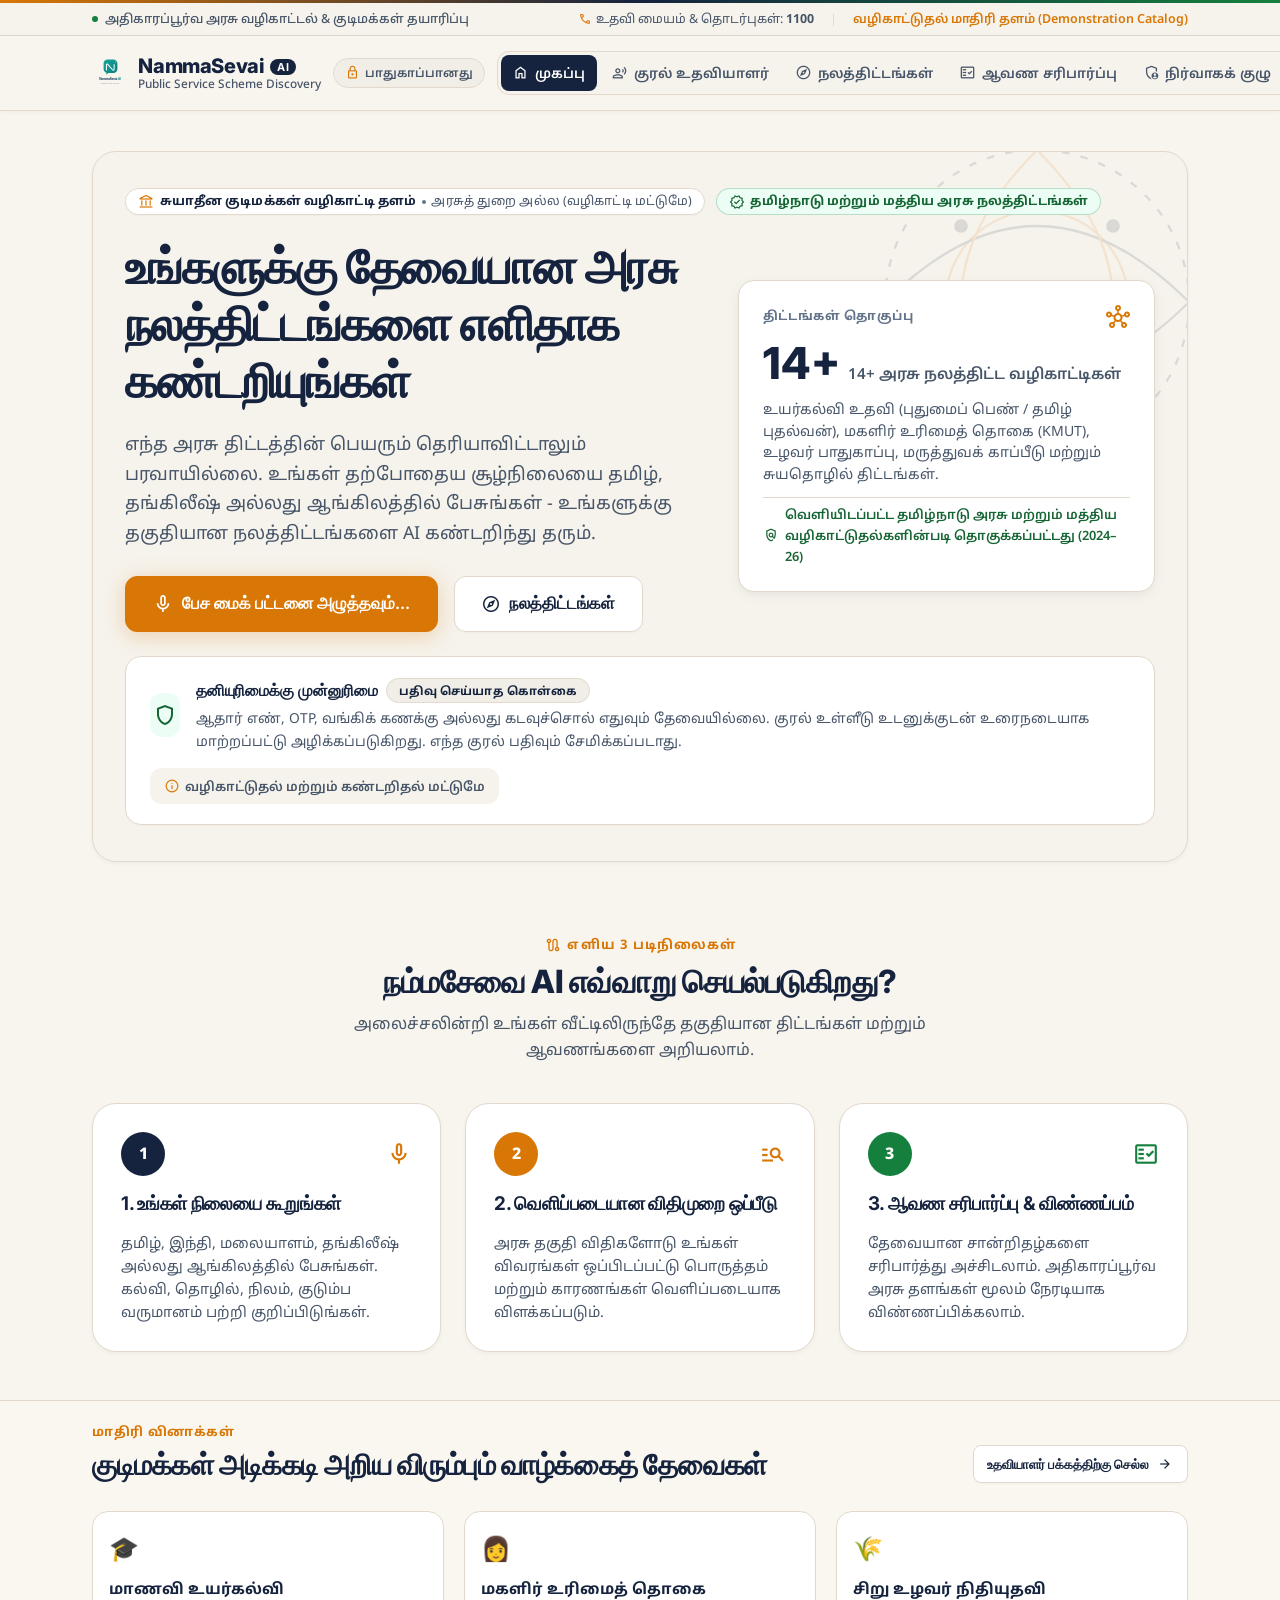
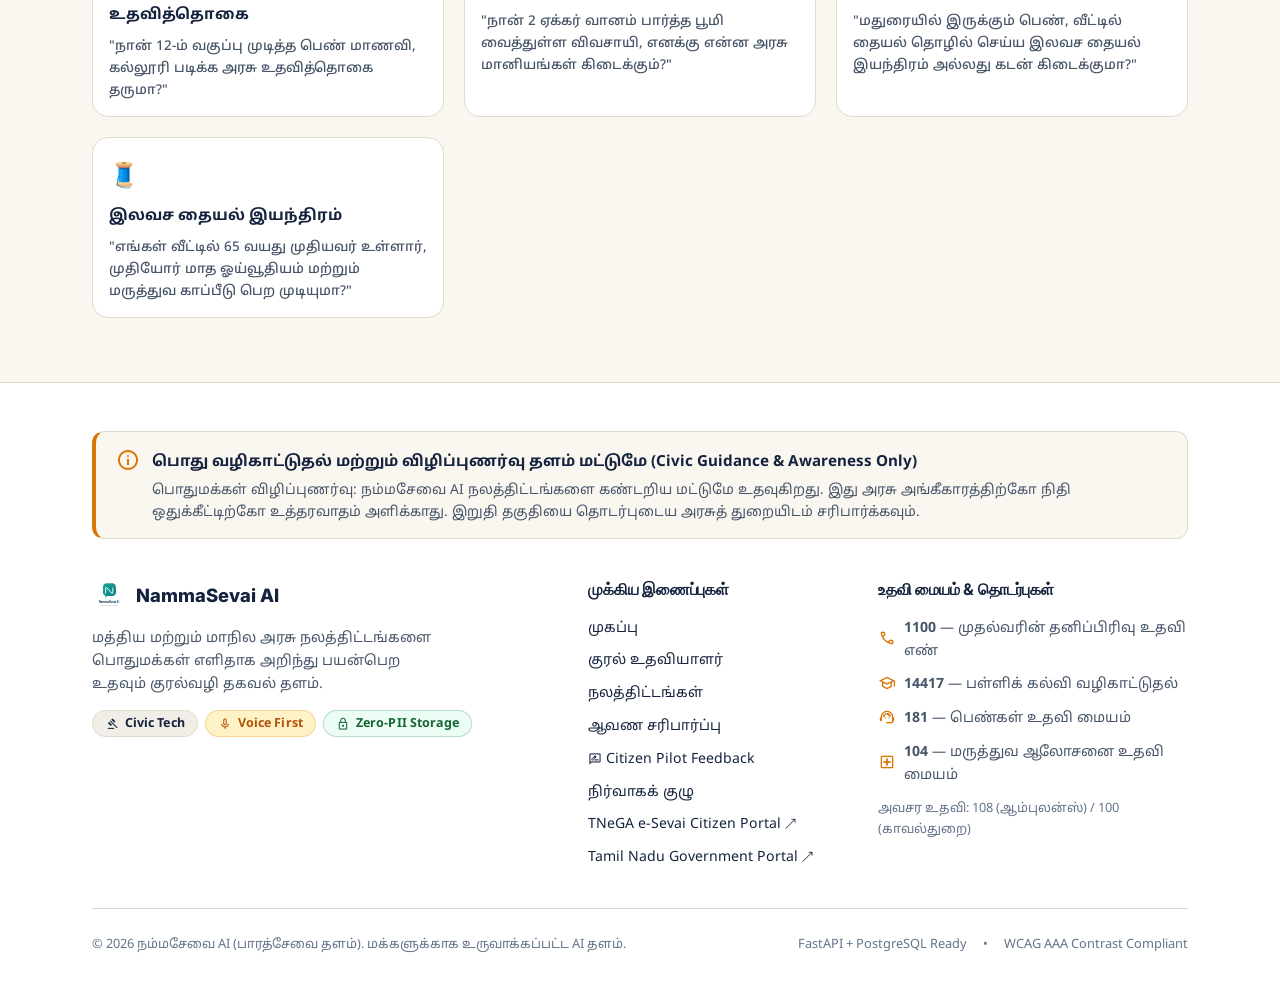
==== commit f3a315b3: "feat: complete Phase 8 production deployment preparation, national scheme expansion, multi-provider " ====
--- a/index.html
+++ b/index.html
@@ -9,11 +9,11 @@
     content="Voice-first government welfare scheme discovery assistant for citizens of Tamil Nadu. Speak in Tamil, Tanglish or English to discover eligible schemes and required documents." />
   <link rel="icon" type="image/svg+xml" href="assets/nammasevai_minimal.svg" />
 
-  <!-- Google Fonts: Inter, Noto Sans & Noto Sans Tamil -->
+  <!-- Google Fonts: Inter, Noto Sans, Noto Sans Tamil, Devanagari & Malayalam -->
   <link rel="preconnect" href="https://fonts.googleapis.com" />
   <link rel="preconnect" href="https://fonts.gstatic.com" crossorigin />
   <link
-    href="https://fonts.googleapis.com/css2?family=Inter:wght@400;500;600;700;800&family=Noto+Sans:wght@400;500;600;700&family=Noto+Sans+Tamil:wght@400;500;600;700;800&display=swap"
+    href="https://fonts.googleapis.com/css2?family=Inter:wght@400;500;600;700;800&family=Noto+Sans:wght@400;500;600;700&family=Noto+Sans+Tamil:wght@400;500;600;700;800&family=Noto+Sans+Devanagari:wght@400;500;600;700&family=Noto+Sans+Malayalam:wght@400;500;600;700&display=swap"
     rel="stylesheet" />
   <link
     href="https://fonts.googleapis.com/css2?family=Material+Symbols+Outlined:opsz,wght,FILL,GRAD@20..48,100..700,0..1,-50..200"
--- a/static/css/style.css
+++ b/static/css/style.css
@@ -57,7 +57,7 @@
 
   /* Typography Stacks */
   --font-heading: 'Inter', -apple-system, BlinkMacSystemFont, sans-serif;
-  --font-body: 'Noto Sans', 'Noto Sans Tamil', -apple-system, BlinkMacSystemFont, 'Segoe UI', sans-serif;
+  --font-body: 'Noto Sans', 'Noto Sans Tamil', 'Noto Sans Devanagari', 'Noto Sans Malayalam', -apple-system, BlinkMacSystemFont, 'Segoe UI', sans-serif;
   --transition: all 0.2s cubic-bezier(0.16, 1, 0.3, 1);
 }
 
@@ -66,6 +66,27 @@
   box-sizing: border-box;
   margin: 0;
   padding: 0;
+}
+
+/* Accessibility: Universal Focus Ring for Keyboard Navigation */
+a:focus-visible,
+button:focus-visible,
+input:focus-visible,
+select:focus-visible,
+textarea:focus-visible,
+[tabindex]:focus-visible {
+  outline: 3px solid var(--secondary-saffron) !important;
+  outline-offset: 2px !important;
+}
+
+/* Accessibility: Motion Sensitivity (WCAG 2.1 AA) */
+@media (prefers-reduced-motion: reduce) {
+  *, ::before, ::after {
+    animation-duration: 0.01ms !important;
+    animation-iteration-count: 1 !important;
+    transition-duration: 0.01ms !important;
+    scroll-behavior: auto !important;
+  }
 }
 
 body {
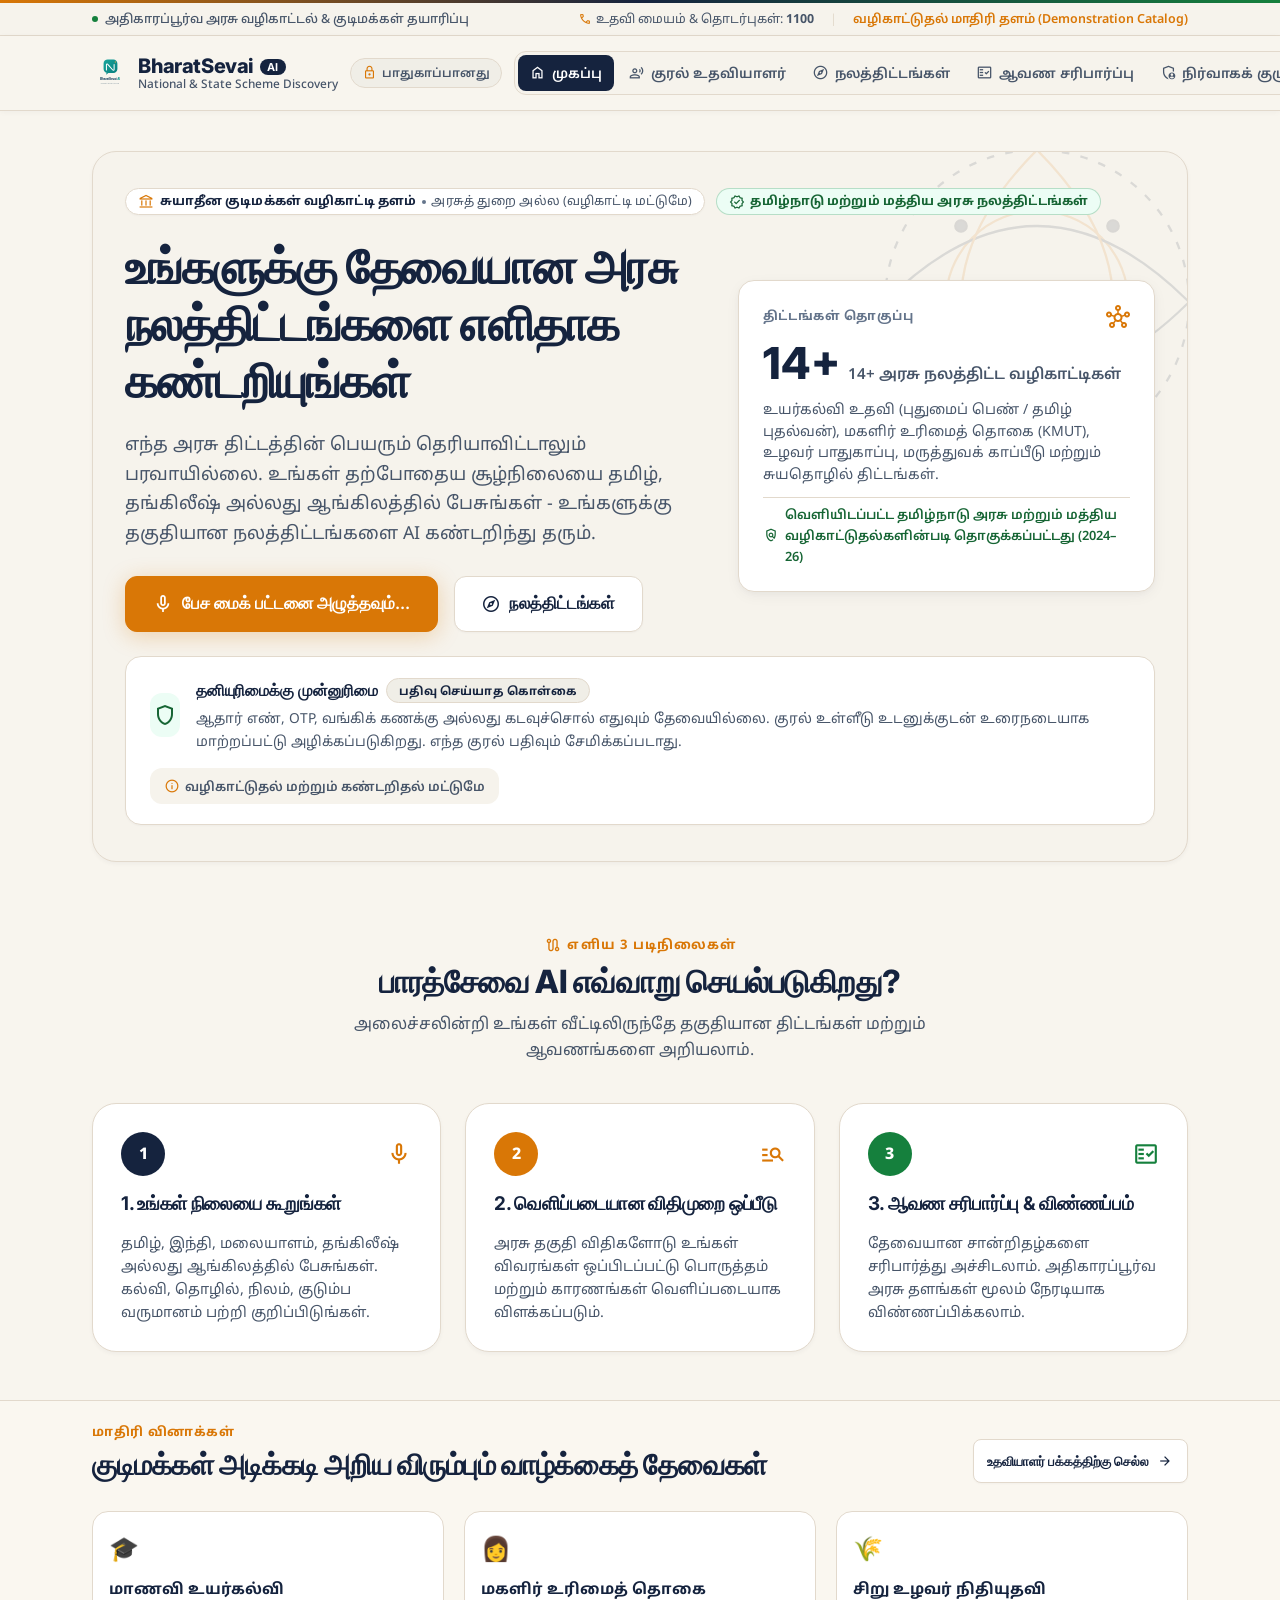
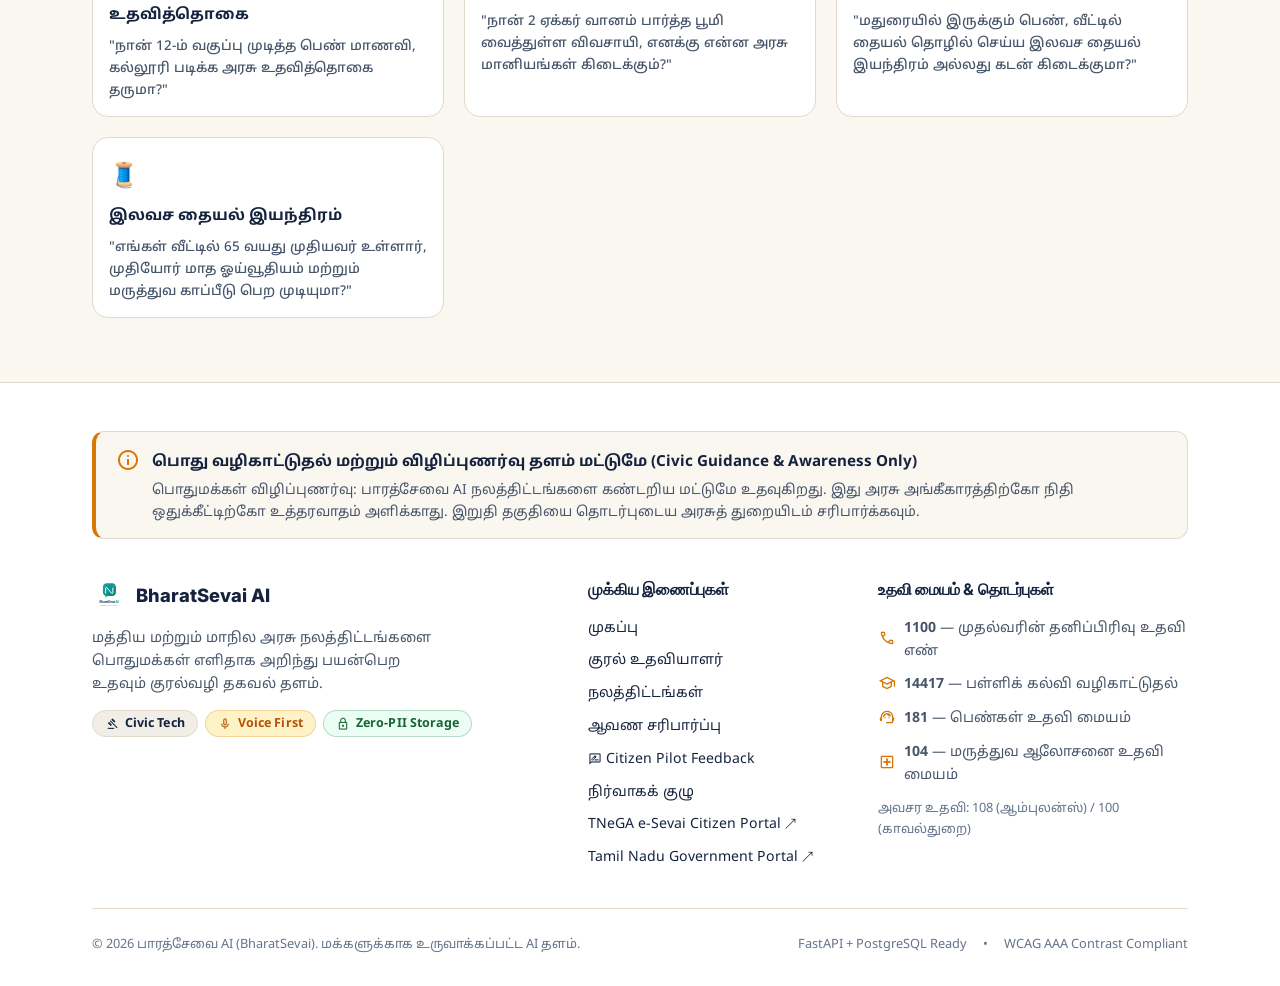
==== commit 29ae2b04: "feat: complete BharatSevai AI rebranding and comprehensive mobile multi-device responsiveness" ====
--- a/index.html
+++ b/index.html
@@ -4,10 +4,11 @@
 <head>
   <meta charset="UTF-8" />
   <meta name="viewport" content="width=device-width, initial-scale=1.0" />
-  <title>NammaSevai AI | நம்மசேவை AI - அரசு நலத்திட்டங்கள் வழிகாட்டி</title>
+  <title>BharatSevai AI | பாரத்சேவை AI - தேசிய & மாநில அரசு நலத்திட்டங்கள் வழிகாட்டி</title>
   <meta name="description"
-    content="Voice-first government welfare scheme discovery assistant for citizens of Tamil Nadu. Speak in Tamil, Tanglish or English to discover eligible schemes and required documents." />
-  <link rel="icon" type="image/svg+xml" href="assets/nammasevai_minimal.svg" />
+    content="Voice-first national and state welfare scheme discovery assistant for citizens across India. Speak in Tamil, Hindi, Malayalam, Tanglish, Hinglish, or English to discover eligible schemes and required documents." />
+  <link rel="icon" type="image/svg+xml" href="assets/bharatsevai_minimal.svg" />
+  <link rel="manifest" href="manifest.json" />
 
   <!-- Google Fonts: Inter, Noto Sans, Noto Sans Tamil, Devanagari & Malayalam -->
   <link rel="preconnect" href="https://fonts.googleapis.com" />
--- a/static/css/style.css
+++ b/static/css/style.css
@@ -1,4 +1,4 @@
-/* NammaSevai AI - Civic Light Design System (Stitch / Namma Pathways Theme) */
+/* BharatSevai AI - Civic Light Design System (Stitch / Bharat Pathways Theme) */
 :root {
   /* Brand Core Colors */
   --primary-indigo: #15233e;
@@ -665,7 +665,7 @@
   min-width: 44px;
 }
 
-@media (max-width: 960px) {
+@media (max-width: 1024px) {
   .nav-menu-wrapper {
     display: none;
     position: absolute;
@@ -673,10 +673,13 @@
     left: 0;
     right: 0;
     background: var(--bg-card);
-    border-bottom: 1px solid var(--border-color);
-    box-shadow: var(--shadow-lg);
+    border-bottom: 2px solid var(--border-color);
+    box-shadow: 0 10px 25px rgba(21, 35, 62, 0.12);
     padding: 1rem 1.25rem;
     z-index: 1000;
+    max-height: calc(100vh - 74px);
+    overflow-y: auto;
+    -webkit-overflow-scrolling: touch;
   }
   .nav-menu-wrapper.open {
     display: flex;
@@ -1939,6 +1942,289 @@
   color: var(--text-muted);
 }
 
+/* ==========================================================================
+   Comprehensive Mobile & Multi-Device Responsiveness (BharatSevai AI)
+   Target viewports:
+   - Small mobile: 320px–375px
+   - Standard mobile: 376px–430px
+   - Large mobile: 431px–600px
+   - Tablets: 601px–1024px
+   - Laptops: 1025px–1440px
+   - Large desktops: 1441px and above
+   ========================================================================== */
+
+/* 1. Global Box Sizing & Zero Horizontal Overflow */
+html {
+  box-sizing: border-box;
+  overflow-x: hidden;
+  -webkit-text-size-adjust: 100%;
+}
+
+*, *::before, *::after {
+  box-sizing: inherit;
+}
+
+body {
+  overflow-x: hidden;
+  width: 100%;
+  max-width: 100vw;
+  position: relative;
+}
+
+/* Fluid responsive media & images */
+img, svg, canvas, video {
+  max-width: 100%;
+  height: auto;
+}
+
+/* Responsive Table Container */
+.table-responsive {
+  width: 100%;
+  overflow-x: auto;
+  -webkit-overflow-scrolling: touch;
+  margin-bottom: 1rem;
+}
+
+/* Touch targets: ensure interactive controls are >= 44px */
+.btn,
+.mobile-menu-toggle,
+.lang-dropdown-btn,
+.mobile-lang-btn,
+.form-input,
+.form-select,
+.form-textarea {
+  min-height: 44px;
+}
+
+/* 2. Breakpoint: Desktop Large (1441px and above) */
+@media (min-width: 1441px) {
+  .container {
+    max-width: 1320px;
+  }
+}
+
+/* 3. Breakpoint: Tablet & Below (<= 1024px) */
+@media (max-width: 1024px) {
+  .navbar-inner {
+    height: 68px;
+  }
+
+  .nav-menu-wrapper.open {
+    animation: slideDownNav 0.2s cubic-bezier(0.16, 1, 0.3, 1);
+  }
+
+  @keyframes slideDownNav {
+    from {
+      opacity: 0;
+      transform: translateY(-8px);
+    }
+    to {
+      opacity: 1;
+      transform: translateY(0);
+    }
+  }
+
+  /* Footer layout on tablets */
+  .footer-grid {
+    grid-template-columns: 1fr 1fr;
+    gap: 2rem;
+  }
+}
+
+/* 4. Breakpoint: Large Mobile to Tablet (<= 768px) */
+@media (max-width: 768px) {
+  /* Hero section adjustments */
+  .hero-section {
+    padding: 1.5rem 0 2rem;
+  }
+
+  .hero-grid {
+    grid-template-columns: 1fr;
+    gap: 1.75rem;
+  }
+
+  .hero-title {
+    font-size: clamp(1.75rem, 5.5vw, 2.4rem);
+    line-height: 1.2;
+  }
+
+  .hero-subtitle {
+    font-size: 0.98rem;
+    line-height: 1.55;
+  }
+
+  .hero-actions {
+    flex-direction: column;
+    gap: 0.75rem;
+    width: 100%;
+  }
+
+  .hero-actions .btn {
+    width: 100%;
+  }
+
+  /* Grid collapse for scheme details, checklist, and assistant */
+  .details-page-container [style*="grid-template-columns"],
+  .assistant-page-container [style*="grid-template-columns"],
+  .checklist-page-container [style*="grid-template-columns"],
+  .admin-container [style*="grid-template-columns"],
+  .results-page-container [style*="grid-template-columns"] {
+    grid-template-columns: 1fr !important;
+  }
+
+  /* Header adjustments */
+  .official-strip-content {
+    flex-direction: column;
+    align-items: flex-start;
+    gap: 0.35rem;
+  }
+
+  /* Footer stack */
+  .footer-grid {
+    grid-template-columns: 1fr;
+    gap: 1.75rem;
+  }
+
+  .footer-bottom {
+    flex-direction: column;
+    align-items: flex-start;
+    gap: 0.5rem;
+  }
+
+  /* Chat messages */
+  .chat-message {
+    gap: 0.65rem;
+  }
+
+  .chat-body {
+    padding: 1rem 1.15rem;
+  }
+
+  .chat-text {
+    font-size: 0.94rem;
+  }
+
+  /* Modal responsiveness */
+  .modal-box {
+    max-width: 95vw !important;
+    padding: 1.25rem !important;
+    max-height: 92vh !important;
+  }
+
+  .modal-grid-2col {
+    grid-template-columns: 1fr !important;
+  }
+}
+
+/* 5. Breakpoint: Standard Mobile (<= 480px) */
+@media (max-width: 480px) {
+  .container {
+    padding: 0 0.85rem;
+  }
+
+  .navbar-inner {
+    height: 60px;
+    gap: 0.4rem;
+  }
+
+  .brand-logo-img {
+    height: 30px;
+  }
+
+  .brand-title-main {
+    font-size: 1.05rem;
+  }
+
+  .brand-subtitle {
+    display: none;
+  }
+
+  .header-privacy-text {
+    display: none;
+  }
+
+  .header-privacy-badge {
+    padding: 0.25rem 0.45rem;
+  }
+
+  .lang-current-label {
+    display: none;
+  }
+
+  .lang-dropdown-btn {
+    padding: 0.35rem 0.55rem;
+  }
+
+  .hero-title {
+    font-size: 1.6rem;
+  }
+
+  .editorial-stats-num {
+    font-size: 2.2rem;
+  }
+
+  .disclaimer-banner {
+    padding: 0.85rem 1rem;
+    font-size: 0.82rem;
+  }
+
+  .prompt-chips-wrap {
+    gap: 0.4rem;
+  }
+
+  .prompt-chip {
+    font-size: 0.78rem;
+    padding: 0.4rem 0.75rem;
+    min-height: 38px;
+  }
+
+  /* Stepper on small mobile */
+  .pathway-stepper {
+    padding: 0;
+  }
+
+  .step-circle {
+    width: 30px;
+    height: 30px;
+    font-size: 0.8rem;
+  }
+
+  /* Buttons stretch full width on mobile cards */
+  .card-actions-row {
+    flex-direction: column;
+    width: 100%;
+  }
+
+  .card-actions-row .btn {
+    width: 100%;
+  }
+}
+
+/* 6. Breakpoint: Small Mobile (<= 360px - iPhone SE / compact viewports) */
+@media (max-width: 360px) {
+  .container {
+    padding: 0 0.65rem;
+  }
+
+  .brand-title-main {
+    font-size: 0.95rem;
+  }
+
+  .brand-title-main .ai-pill {
+    font-size: 0.62rem;
+    padding: 0.1rem 0.35rem;
+  }
+
+  .hero-title {
+    font-size: 1.45rem;
+  }
+
+  .btn {
+    font-size: 0.88rem;
+    padding: 0.55rem 1rem;
+  }
+}
+
 /* Print Styles for Printable Checklists */
 @media print {
   .navbar, .gov-top-bar, .official-strip, .footer, .btn, .nav-actions, .mobile-menu-toggle {
